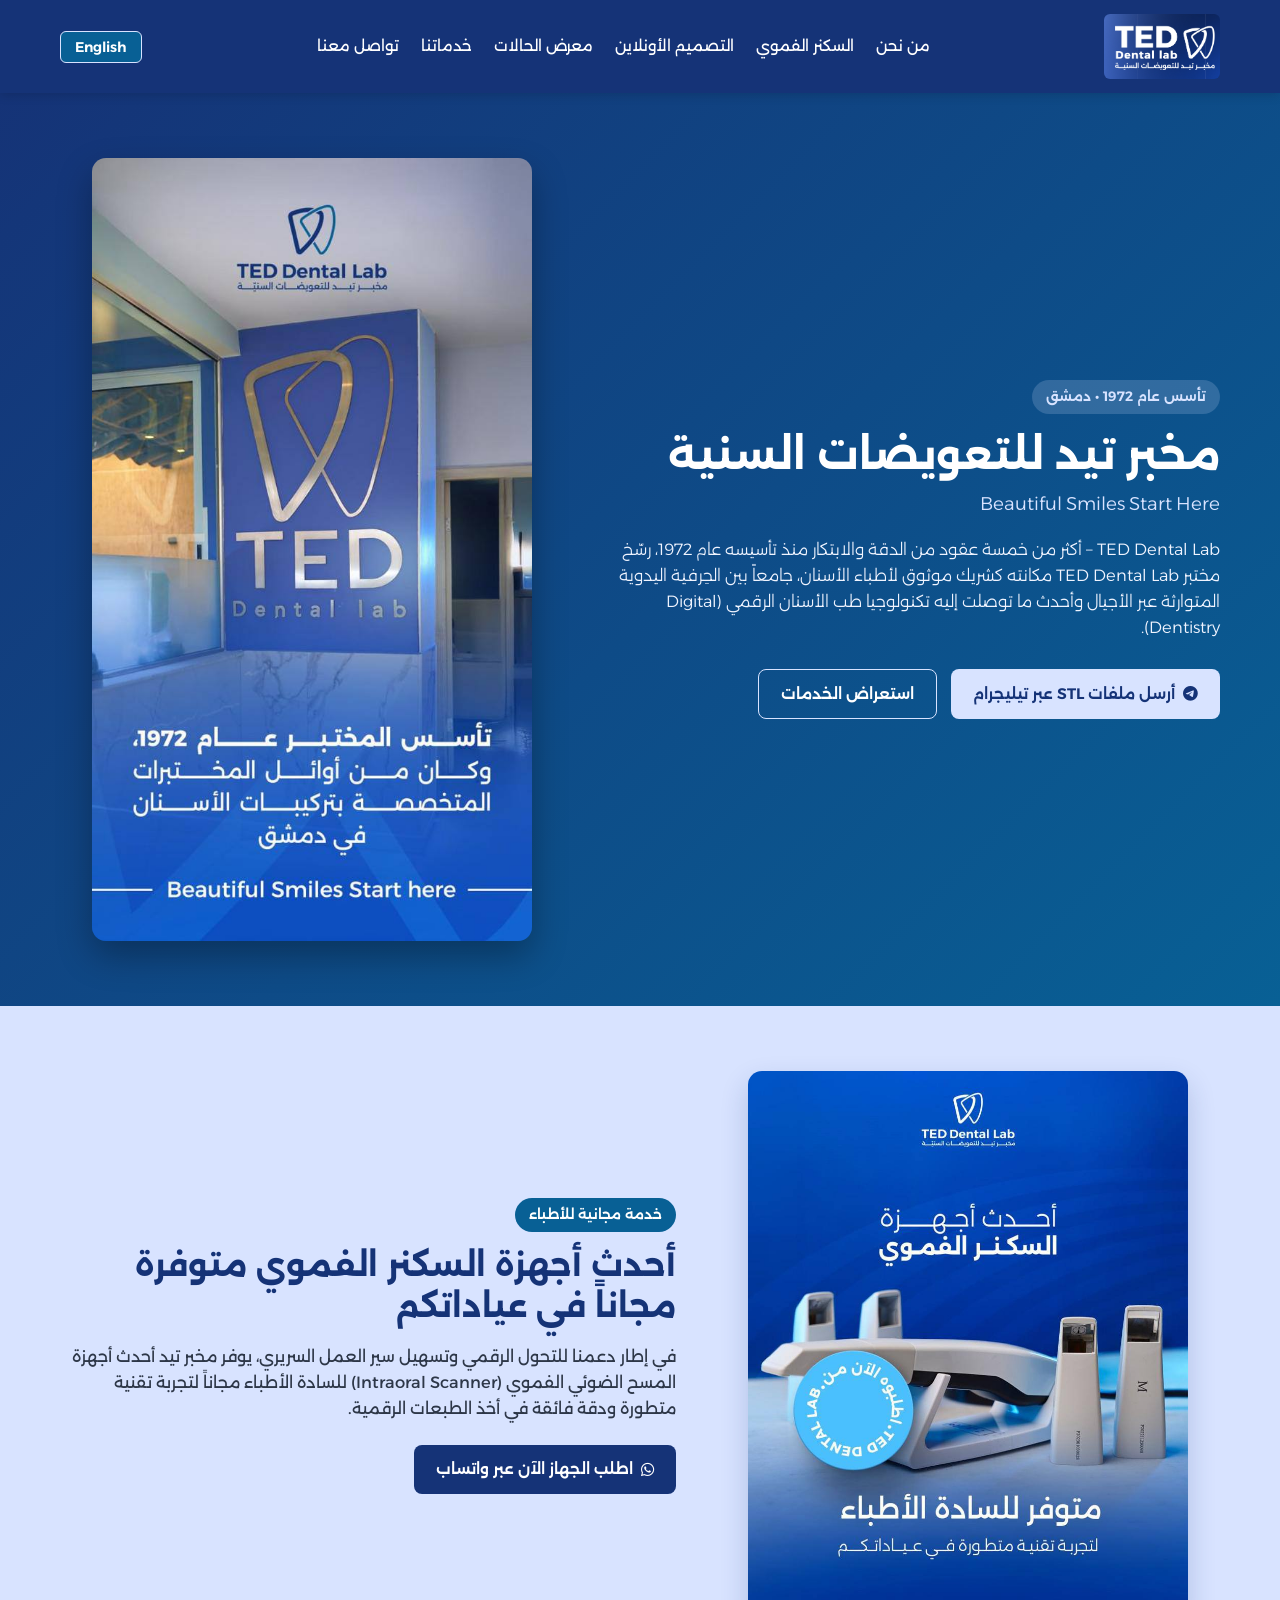
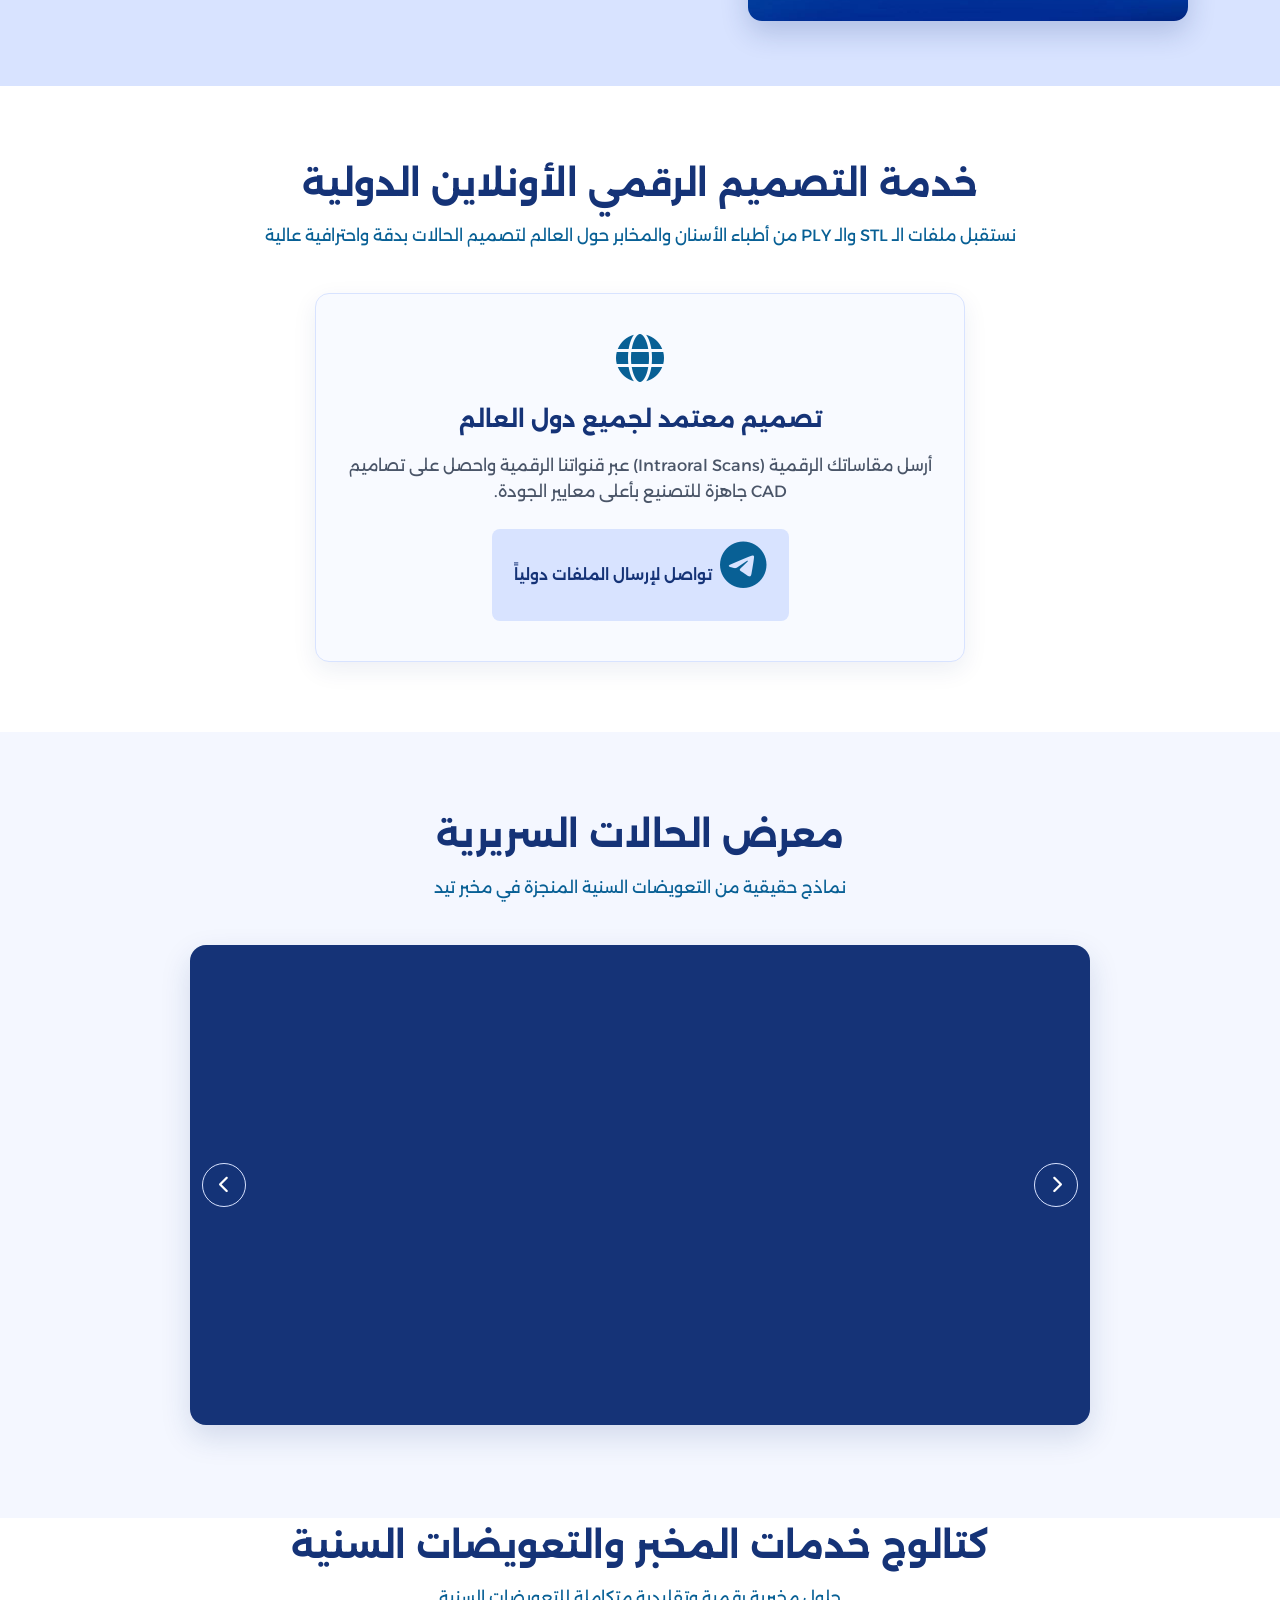
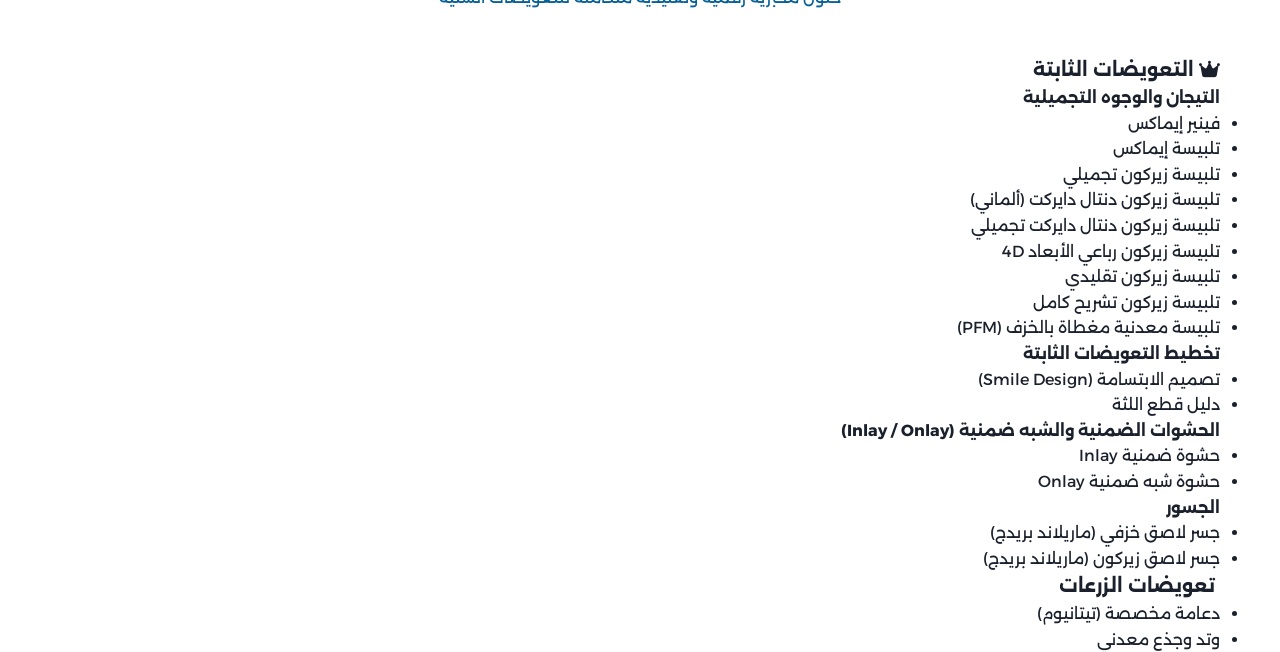
==== index.html @ 8af447f3 "Add files via upload" ====
<!DOCTYPE html>
<html lang="ar" dir="rtl" id="html-root">
<head>
    <meta charset="UTF-8">
    <meta name="viewport" content="width=device-width, initial-scale=1.0">
    <title>TED Dental Lab | مخبر تيد للتعويضات السنية</title>
    <!-- استدعاء خط Alexandria -->
    <link rel="preconnect" href="https://fonts.googleapis.com">
    <link rel="preconnect" href="https://fonts.gstatic.com" crossorigin>
    <link href="https://fonts.googleapis.com/css2?family=Alexandria:wght@200;300;400;600;700;900&display=swap" rel="stylesheet">
    <!-- أيقونات Font Awesome -->
    <link rel="stylesheet" href="https://cdnjs.cloudflare.com/ajax/libs/font-awesome/6.5.1/css/all.min.css">
    <link rel="stylesheet" href="style.css">
</head>
<body>

    <!-- الشريط العلوي مع الشعار على اليمين -->
    <header class="navbar">
        <div class="container nav-content">
            <div class="logo-area">
                <img src="images/logo.png" alt="TED Dental Lab Logo" class="brand-logo-right">
            </div>

            <nav class="nav-links" id="nav-links">
                <a href="#about" onclick="closeMenu()" data-ar="من نحن" data-en="About Us">من نحن</a>
                <a href="#scanner" onclick="closeMenu()" data-ar="السكنر الفموي" data-en="Intraoral Scanner">السكنر الفموي</a>
                <a href="#online-design" onclick="closeMenu()" data-ar="التصميم الأونلاين" data-en="Online Design">التصميم الأونلاين</a>
                <a href="#gallery" onclick="closeMenu()" data-ar="معرض الحالات" data-en="Cases Gallery">معرض الحالات</a>
                <a href="#services" onclick="closeMenu()" data-ar="خدماتنا" data-en="Services">خدماتنا</a>
                <a href="#contact" onclick="closeMenu()" data-ar="تواصل معنا" data-en="Contact">تواصل معنا</a>
            </nav>

            <div class="nav-actions">
                <button id="lang-toggle" class="lang-btn" onclick="toggleLanguage()">English</button>
                <button class="menu-toggle" id="menu-toggle" onclick="toggleMenu()" aria-label="Menu">
                    <i class="fa-solid fa-bars"></i>
                </button>
            </div>
        </div>
    </header>

    <!-- القسم الترحيبي -->
    <section id="about" class="hero">
        <div class="container hero-grid">
            <div class="hero-text">
                <span class="badge" data-ar="تأسس عام 1972 • دمشق" data-en="Established 1972 • Damascus">تأسس عام 1972 • دمشق</span>
                <h1 data-ar="مخبر تيد للتعويضات السنية" data-en="TED Dental Lab">مخبر تيد للتعويضات السنية</h1>
                <p class="tagline">Beautiful Smiles Start Here</p>
                <p class="hero-desc" 
                   data-ar="TED Dental Lab – أكثر من خمسة عقود من الدقة والابتكار منذ تأسيسه عام 1972، رسّخ مختبر TED Dental Lab مكانته كشريك موثوق لأطباء الأسنان، جامعاً بين الحِرفية اليدوية المتوارثة عبر الأجيال وأحدث ما توصلت إليه تكنولوجيا طب الأسنان الرقمي (Digital Dentistry)."
                   data-en="TED Dental Lab – Over five decades of precision and innovation since its establishment in 1972. TED Dental Lab has established its position as a trusted partner for dentists, combining generations of handcrafted expertise with the latest breakthroughs in digital dentistry.">
                   TED Dental Lab – أكثر من خمسة عقود من الدقة والابتكار منذ تأسيسه عام 1972، رسّخ مختبر TED Dental Lab مكانته كشريك موثوق لأطباء الأسنان، جامعاً بين الحِرفية اليدوية المتوارثة عبر الأجيال وأحدث ما توصلت إليه تكنولوجيا طب الأسنان الرقمي (Digital Dentistry).
                </p>
                <div class="hero-buttons">
                    <a href="https://t.me/+963944578753" target="_blank" class="btn btn-primary">
                        <i class="fa-brands fa-telegram"></i>
                        <span data-ar="أرسل ملفات STL عبر تيليجرام" data-en="Send STL Files via Telegram">أرسل ملفات STL عبر تيليجرام</span>
                    </a>
                    <a href="#services" class="btn btn-outline" data-ar="استعراض الخدمات" data-en="Explore Services">استعراض الخدمات</a>
                </div>
            </div>
            <div class="hero-image">
                <img src="images/heritage.jpg" alt="TED Dental Lab Heritage 1972">
            </div>
        </div>
    </section>

    <!-- قسم السكنر الفموي المجاني -->
    <section id="scanner" class="scanner-section">
        <div class="container scanner-grid">
            <div class="scanner-image">
                <img src="images/scanner.jpg" alt="Free Intraoral Scanner Service">
            </div>
            <div class="scanner-info">
                <span class="free-badge" data-ar="خدمة مجانية للأطباء" data-en="Complimentary for Dentists">خدمة مجانية للأطباء</span>
                <h2 data-ar="أحدث أجهزة السكنر الفموي متوفرة مجاناً في عياداتكم" data-en="Latest Intraoral Scanners Available Free for Your Clinic">أحدث أجهزة السكنر الفموي متوفرة مجاناً في عياداتكم</h2>
                <p data-ar="في إطار دعمنا للتحول الرقمي وتسهيل سير العمل السريري، يوفر مخبر تيد أحدث أجهزة المسح الضوئي الفموي (Intraoral Scanner) للسادة الأطباء مجاناً لتجربة تقنية متطورة ودقة فائقة في أخذ الطبعات الرقمية."
                   data-en="To support digital transformation and streamline clinical workflows, TED Dental Lab provides the latest Intraoral Scanners free of charge for dentists to experience advanced digital impression accuracy in their clinics.">
                   في إطار دعمنا للتحول الرقمي وتسهيل سير العمل السريري، يوفر مخبر تيد أحدث أجهزة المسح الضوئي الفموي (Intraoral Scanner) للسادة الأطباء مجاناً لتجربة تقنية متطورة ودقة فائقة في أخذ الطبعات الرقمية.
                </p>
                <a href="https://wa.me/963944578753" target="_blank" class="btn btn-primary">
                    <i class="fa-brands fa-whatsapp"></i>
                    <span data-ar="اطلب الجهاز الآن عبر واتساب" data-en="Request Scanner via WhatsApp">اطلب الجهاز الآن عبر واتساب</span>
                </a>
            </div>
        </div>
    </section>

    <!-- قسم التصميم الأونلاين -->
    <section id="online-design" class="online-design-section">
        <div class="container">
            <div class="section-header">
                <h2 data-ar="خدمة التصميم الرقمي الأونلاين الدولية" data-en="International Online Dental Design Service">خدمة التصميم الرقمي الأونلاين الدولية</h2>
                <p data-ar="نستقبل ملفات الـ STL والـ PLY من أطباء الأسنان والمخابر حول العالم لتصميم الحالات بدقة واحترافية عالية" data-en="Accepting STL and PLY scan files from dentists and labs worldwide for precise digital design">نستقبل ملفات الـ STL والـ PLY من أطباء الأسنان والمخابر حول العالم لتصميم الحالات بدقة واحترافية عالية</p>
            </div>
            <div class="online-content">
                <div class="online-card">
                    <i class="fa-solid fa-globe"></i>
                    <h3 data-ar="تصميم معتمد لجميع دول العالم" data-en="Global CAD/CAM Solutions">تصميم معتمد لجميع دول العالم</h3>
                    <p data-ar="أرسل مقاساتك الرقمية (Intraoral Scans) عبر قنواتنا الرقمية واحصل على تصاميم CAD جاهزة للتصنيع بأعلى معايير الجودة." data-en="Send your digital impressions via our digital channels and receive production-ready CAD designs matching the highest quality standards.">أرسل مقاساتك الرقمية (Intraoral Scans) عبر قنواتنا الرقمية واحصل على تصاميم CAD جاهزة للتصنيع بأعلى معايير الجودة.</p>
                    <a href="https://t.me/+963944578753" target="_blank" class="btn btn-primary">
                        <i class="fa-brands fa-telegram"></i>
                        <span data-ar="تواصل لإرسال الملفات دولياً" data-en="Contact to Send Files Internationally">تواصل لإرسال الملفات دولياً</span>
                    </a>
                </div>
            </div>
        </div>
    </section>

    <!-- قسم معرض الحالات السريرية المستقل (10 صور للحالات case1 إلى case10) -->
    <section id="gallery" class="cases-gallery-section">
        <div class="container">
            <div class="section-header">
                <h2 data-ar="معرض الحالات السريرية" data-en="Clinical Cases Gallery">معرض الحالات السريرية</h2>
                <p data-ar="نماذج حقيقية من التعويضات السنية المنجزة في مخبر تيد" data-en="Authentic dental prosthetics cases delivered by TED Dental Lab">نماذج حقيقية من التعويضات السنية المنجزة في مخبر تيد</p>
            </div>

            <div class="cases-slider-wrapper">
                <button class="cases-slider-btn cases-prev-btn" onclick="moveCaseSlide(-1)" aria-label="Previous"><i class="fa-solid fa-chevron-right"></i></button>
                
                <div class="cases-slider-viewport">
                    <div class="cases-slider-track" id="cases-slider-track">
                        <div class="case-slide-item" onclick="openLightbox('images/case1.jpg')">
                            <img src="images/case1.jpg" alt="Clinical Case 1" onerror="this.style.display='none'">
                        </div>
                        <div class="case-slide-item" onclick="openLightbox('images/case2.jpg')">
                            <img src="images/case2.jpg" alt="Clinical Case 2" onerror="this.style.display='none'">
                        </div>
                        <div class="case-slide-item" onclick="openLightbox('images/case3.jpg')">
                            <img src="images/case3.jpg" alt="Clinical Case 3" onerror="this.style.display='none'">
                        </div>
                        <div class="case-slide-item" onclick="openLightbox('images/case4.jpg')">
                            <img src="images/case4.jpg" alt="Clinical Case 4" onerror="this.style.display='none'">
                        </div>
                        <div class="case-slide-item" onclick="openLightbox('images/case5.jpg')">
                            <img src="images/case5.jpg" alt="Clinical Case 5" onerror="this.style.display='none'">
                        </div>
                        <div class="case-slide-item" onclick="openLightbox('images/case6.jpg')">
                            <img src="images/case6.jpg" alt="Clinical Case 6" onerror="this.style.display='none'">
                        </div>
                        <div class="case-slide-item" onclick="openLightbox('images/case7.jpg')">
                            <img src="images/case7.jpg" alt="Clinical Case 7" onerror="this.style.display='none'">
                        </div>
                        <div class="case-slide-item" onclick="openLightbox('images/case8.jpg')">
                            <img src="images/case8.jpg" alt="Clinical Case 8" onerror="this.style.display='none'">
                        </div>
                        <div class="case-slide-item" onclick="openLightbox('images/case9.jpg')">
                            <img src="images/case9.jpg" alt="Clinical Case 9" onerror="this.style.display='none'">
                        </div>
                        <div class="case-slide-item" onclick="openLightbox('images/case10.jpg')">
                            <img src="images/case10.jpg" alt="Clinical Case 10" onerror="this.style.display='none'">
                        </div>
                    </div>
                </div>

                <button class="cases-slider-btn cases-next-btn" onclick="moveCaseSlide(1)" aria-label="Next"><i class="fa-solid fa-chevron-left"></i></button>
            </div>
            <div class="cases-slider-dots" id="cases-slider-dots"></div>
        </div>
    </section>

    <!-- نافذة تكبير الصورة (Lightbox) -->
    <div id="lightbox" class="lightbox" onclick="closeLightbox()">
        <span class="lightbox-close">&times;</span>
        <img class="lightbox-content" id="lightbox-img" alt="Enlarged Case">
    </div>

    <!-- قسم الخدمات الفنية (ثنائي اللغة - بدون Co-Cr Partial Denture) -->
    <section id="services" class="services-section">
        <div class="container">
            <div class="section-header">
                <h2 data-ar="كتالوج خدمات المخبر والتعويضات السنية" data-en="Laboratory Services & Prosthetics Catalog">كتالوج خدمات المخبر والتعويضات السنية</h2>
                <p data-ar="حلول مخبرية رقمية وتقليدية متكاملة للتعويضات السنية" data-en="Comprehensive digital and conventional dental laboratory solutions">حلول مخبرية رقمية وتقليدية متكاملة للتعويضات السنية</p>
            </div>

            <div class="services-grid">
                <!-- 1. Fixed Prosthodontics -->
                <div class="service-card">
                    <h3><i class="fa-solid fa-crown"></i> <span data-ar="التعويضات الثابتة" data-en="Fixed Prosthodontics">التعويضات الثابتة</span></h3>
                    
                    <h4 data-ar="التيجان والوجوه التجميلية" data-en="Crowns & Veneers">التيجان والوجوه التجميلية</h4>
                    <ul>
                        <li data-ar="فينير إيماكس" data-en="Emax Veneer">فينير إيماكس</li>
                        <li data-ar="تلبيسة إيماكس" data-en="Emax Crown">تلبيسة إيماكس</li>
                        <li data-ar="تلبيسة زيركون تجميلي" data-en="Esthetic Zirconia Crown">تلبيسة زيركون تجميلي</li>
                        <li data-ar="تلبيسة زيركون دنتال دايركت (ألماني)" data-en="Dental Direkt Zirconia Crown (German)">تلبيسة زيركون دنتال دايركت (ألماني)</li>
                        <li data-ar="تلبيسة زيركون دنتال دايركت تجميلي" data-en="Esthetic Dental Direkt Zirconia Crown">تلبيسة زيركون دنتال دايركت تجميلي</li>
                        <li data-ar="تلبيسة زيركون رباعي الأبعاد 4D" data-en="4D Zirconia Crown">تلبيسة زيركون رباعي الأبعاد 4D</li>
                        <li data-ar="تلبيسة زيركون تقليدي" data-en="Conventional Zirconia Crown">تلبيسة زيركون تقليدي</li>
                        <li data-ar="تلبيسة زيركون تشريح كامل" data-en="Full Anatomy Zirconia Crown">تلبيسة زيركون تشريح كامل</li>
                        <li data-ar="تلبيسة معدنية مغطاة بالخزف (PFM)" data-en="Porcelain Fused to Metal (PFM Crown)">تلبيسة معدنية مغطاة بالخزف (PFM)</li>
                    </ul>

                    <h4 data-ar="تخطيط التعويضات الثابتة" data-en="Fixed Prosthetic Planning">تخطيط التعويضات الثابتة</h4>
                    <ul>
                        <li data-ar="تصميم الابتسامة (Smile Design)" data-en="Smile Design">تصميم الابتسامة (Smile Design)</li>
                        <li data-ar="دليل قطع اللثة" data-en="Gingival Cutting Guide">دليل قطع اللثة</li>
                    </ul>

                    <h4 data-ar="الحشوات الضمنية والشبه ضمنية (Inlay / Onlay)" data-en="Inlays & Onlays">الحشوات الضمنية والشبه ضمنية (Inlay / Onlay)</h4>
                    <ul>
                        <li data-ar="حشوة ضمنية Inlay" data-en="Inlay">حشوة ضمنية Inlay</li>
                        <li data-ar="حشوة شبه ضمنية Onlay" data-en="Onlay">حشوة شبه ضمنية Onlay</li>
                    </ul>

                    <h4 data-ar="الجسور" data-en="Bridges">الجسور</h4>
                    <ul>
                        <li data-ar="جسر لاصق خزفي (ماريلاند بريدج)" data-en="Porcelain Adhesive Bridge (Maryland Bridge)">جسر لاصق خزفي (ماريلاند بريدج)</li>
                        <li data-ar="جسر لاصق زيركون (ماريلاند بريدج)" data-en="Zirconia Adhesive Bridge (Maryland Bridge)">جسر لاصق زيركون (ماريلاند بريدج)</li>
                    </ul>
                </div>

                <!-- 2. Implant Prosthetics & Metal Frameworks -->
                <div class="service-card">
                    <h3><i class="fa-solid fa-screw"></i> <span data-ar="تعويضات الزرعات" data-en="Implant Prosthetics">تعويضات الزرعات</span></h3>
                    <ul>
                        <li data-ar="دعامة مخصصة (تيتانيوم)" data-en="Custom Abutment (Titanium)">دعامة مخصصة (تيتانيوم)</li>
                        <li data-ar="وتد وجذع معدني" data-en="Metal Post and Core">وتد وجذع معدني</li>
                        <li data-ar="وتد وجذ
---- style.css ----
:root {
    --navy: #153377;
    --light-blue-white: #D8E3FF;
    --medium-blue: #086095;
    --dark-navy: #0e2252;
    --white: #ffffff;
    --text-dark: #1a202c;
}

* {
    margin: 0;
    padding: 0;
    box-sizing: border-box;
    font-family: 'Alexandria', sans-serif;
}

html {
    scroll-behavior: smooth;
}

body {
    background-color: var(--white);
    color: var(--text-dark);
    line-height: 1.6;
    overflow-x: hidden;
}

.container {
    max-width: 1200px;
    margin: 0 auto;
    padding: 0 20px;
}

/* Navbar */
.navbar {
    background-color: var(--navy);
    color: var(--white);
    padding: 14px 0;
    position: sticky;
    top: 0;
    z-index: 1000;
    box-shadow: 0 2px 10px rgba(0, 0, 0, 0.15);
}

.nav-content {
    display: flex;
    justify-content: space-between;
    align-items: center;
    position: relative;
}

.logo-area {
    display: flex;
    align-items: center;
}

.brand-logo-right {
    height: 65px;
    width: auto;
    max-width: 280px;
    object-fit: contain;
    border-radius: 6px;
}

.nav-links {
    display: flex;
    gap: 22px;
}

.nav-links a {
    color: var(--white);
    text-decoration: none;
    font-weight: 400;
    font-size: 0.95rem;
    transition: color 0.3s;
}

.nav-links a:hover {
    color: var(--light-blue-white);
}

.nav-actions {
    display: flex;
    align-items: center;
    gap: 10px;
}

.lang-btn {
    background-color: var(--medium-blue);
    color: var(--white);
    border: 1px solid var(--light-blue-white);
    padding: 6px 14px;
    border-radius: 6px;
    cursor: pointer;
    font-weight: 600;
    font-size: 0.88rem;
    transition: all 0.3s;
}

.lang-btn:hover {
    background-color: var(--light-blue-white);
    color: var(--navy);
}

.menu-toggle {
    display: none;
    background: transparent;
    border: 1px solid rgba(216, 227, 255, 0.4);
    color: var(--white);
    font-size: 1.25rem;
    padding: 6px 10px;
    border-radius: 6px;
    cursor: pointer;
}

/* Hero Section */
.hero {
    background: linear-gradient(135deg, var(--navy) 0%, var(--medium-blue) 100%);
    color: var(--white);
    padding: 65px 0;
}

.hero-grid {
    display: grid;
    grid-template-columns: 1.1fr 0.9fr;
    gap: 40px;
    align-items: center;
}

.badge {
    display: inline-block;
    background-color: rgba(216, 227, 255, 0.18);
    color: var(--light-blue-white);
    padding: 6px 14px;
    border-radius: 20px;
    font-size: 0.85rem;
    font-weight: 600;
    margin-bottom: 15px;
}

.hero-text h1 {
    font-size: clamp(1.8rem, 4vw, 2.6rem);
    font-weight: 700;
    margin-bottom: 8px;
    line-height: 1.25;
}

.tagline {
    font-size: 1.15rem;
    color: var(--light-blue-white);
    font-weight: 300;
    margin-bottom: 18px;
}

.hero-desc {
    font-size: 1.02rem;
    font-weight: 300;
    margin-bottom: 28px;
    color: #f0f4ff;
}

.hero-buttons {
    display: flex;
    gap: 14px;
    flex-wrap: wrap;
}

.btn {
    display: inline-flex;
    align-items: center;
    justify-content: center;
    gap: 8px;
    padding: 12px 22px;
    border-radius: 8px;
    text-decoration: none;
    font-weight: 600;
    font-size: 0.95rem;
    transition: transform 0.2s, background-color 0.3s;
}

.btn:hover {
    transform: translateY(-2px);
}

.btn-primary {
    background-color: var(--light-blue-white);
    color: var(--navy);
}

.btn-primary:hover {
    background-color: var(--white);
}

.btn-outline {
    border: 1.5px solid var(--light-blue-white);
    color: var(--white);
}

.btn-outline:hover {
    background-color: rgba(255, 255, 255, 0.1);
}

.hero-image img {
    width: 100%;
    max-width: 440px;
    border-radius: 14px;
    box-shadow: 0 15px 35px rgba(0, 0, 0, 0.3);
    display: block;
    margin: 0 auto;
}

/* Scanner Section */
.scanner-section {
    background-color: var(--light-blue-white);
    padding: 65px 0;
}

.scanner-grid {
    display: grid;
    grid-template-columns: 0.9fr 1.1fr;
    gap: 40px;
    align-items: center;
}

.scanner-image img {
    width: 100%;
    max-width: 440px;
    border-radius: 14px;
    box-shadow: 0 12px 28px rgba(21, 51, 119, 0.2);
    display: block;
    margin: 0 auto;
}

.free-badge {
    display: inline-block;
    background-color: var(--medium-blue);
    color: var(--white);
    padding: 6px 14px;
    border-radius: 20px;
    font-size: 0.85rem;
    font-weight: 600;
    margin-bottom: 12px;
}

.scanner-info h2 {
    color: var(--navy);
    font-size: clamp(1.5rem, 3vw, 2rem);
    margin-bottom: 16px;
    line-height: 1.3;
}

.scanner-info p {
    color: #2d3748;
    margin-bottom: 24px;
    font-size: 1.02rem;
}

.scanner-info .btn-primary {
    background-color: var(--navy);
    color: var(--white);
}

.scanner-info .btn-primary:hover {
    background-color: var(--medium-blue);
}

/* Online Design Section */
.online-design-section {
    padding: 70px 0;
    background-color: #ffffff;
    text-align: center;
}

.online-content {
    max-width: 650px;
    margin: 0 auto;
}

.online-card {
    background-color: #f8faff;
    border: 1px solid var(--light-blue-white);
    border-radius: 14px;
    padding: 40px 30px;
    box-shadow: 0 8px 25px rgba(21, 51, 119, 0.08);
}

.online-card i {
    font-size: 3rem;
    color: var(--medium-blue);
    margin-bottom: 20px;
}

.online-card h3 {
    color: var(--navy);
    font-size: 1.4rem;
    margin-bottom: 14px;
}

.online-card p {
    color: #4a5568;
    margin-bottom: 25px;
    font-size: 1.02rem;
}

/* Dedicated Clinical Cases Gallery Section */
.cases-gallery-section {
    padding: 75px 0;
    background-color: #f4f7ff;
}

.section-header {
    text-align: center;
    margin-bottom: 45px;
}

.section-header h2 {
    color: var(--navy);
    font-size: clamp(1.6rem, 3.2vw, 2.2rem);
    font-weight: 700;
    margin-bottom: 10px;
}

.section-header p {
    color: var(--medium-blue);
    font-size: 1.02rem;
}

.cases-slider-wrapper {
    position: relative;
    display: flex;
    align-items: center;
    max-width: 900px;
    margin: 0 auto;
}

.cases-slider-viewport {
    overflow: hidden;
    width: 100%;
    border-radius: 16px;
    box-shadow: 0 12px 30px rgba(21, 51, 119, 0.15);
    background: var(--navy);
}

.cases-slider-track {
    display: flex;
    transition: transform 0.45s ease-in-out;
}

.case-slide-item {
    min-width: 100%;
    position: relative;
    cursor: pointer;
}

.case-slide-item img {
    width: 100%;
    height: 480px;
    object-fit: cover;
    display: block;
}

.cases-slider-btn {
    position: absolute;
    top: 50%;
    transform: translateY(-50%);
    background-color: rgba(21, 51, 119, 0.85);
    color: var(--white);
    border: 1px solid var(--light-blue-white);
    width: 44px;
    height: 44px;
    border-radius: 50%;
    cursor: pointer;
    z-index: 10;
    display: flex;
    align-items: center;
    justify-content: center;
    font-size: 1.1rem;
    transition: background-color 0.3s;
}

.cases-slider-btn:hover {
    background-color: var(--medium-blue);
}

.cases-prev-btn {
    right: 12px;
}

.cases-next-btn {
    left: 12px;
}

html[dir="ltr"] .cases-prev-btn {
    right: auto;
    left: 12px;
}

html[dir="ltr"] .cases-next-btn {
    left: auto;
    right: 12px;
}

html[dir="ltr"] .cases-prev-btn i,
html[dir="ltr"] .cases-next-btn i {
    transform: rotate(180deg);
}

.cases-slider-dots {
    display: flex;
    justify-content: center;
    gap: 8px;
    margin-top: 18px;
}

.dot {
    width: 11px;
    height: 11px;
    border-radius: 50%;
    background-color: #cbd5e1;
    cursor: pointer;
    transition: background-color 0.3s, transform 0.2s;
}

.dot.active {
    background-color: var(--navy);
    transform: scale(1.2);
}

/* Lightbox */
.lightbox {
    display: none;
    position: fixed;
    z-index: 2000;
    left: 0;
    top: 0;
    width: 100%;
    height: 100%;
    background-color: rgba(14, 34, 82, 0.92);
    align-items: center;
    justify-content: center;
    padding: 20px;
}

.lightbox-content {
    max-width: 92%;
    max-height: 88vh;
    border-radius: 10px;
    box-shadow: 0 10px 30px rgba(0, 0, 0, 0.5);
}

.lightbox-close {
    position: absolute;
    top: 20px;
    right: 30px;
    color: var(--white);
    font-size: 2.5rem
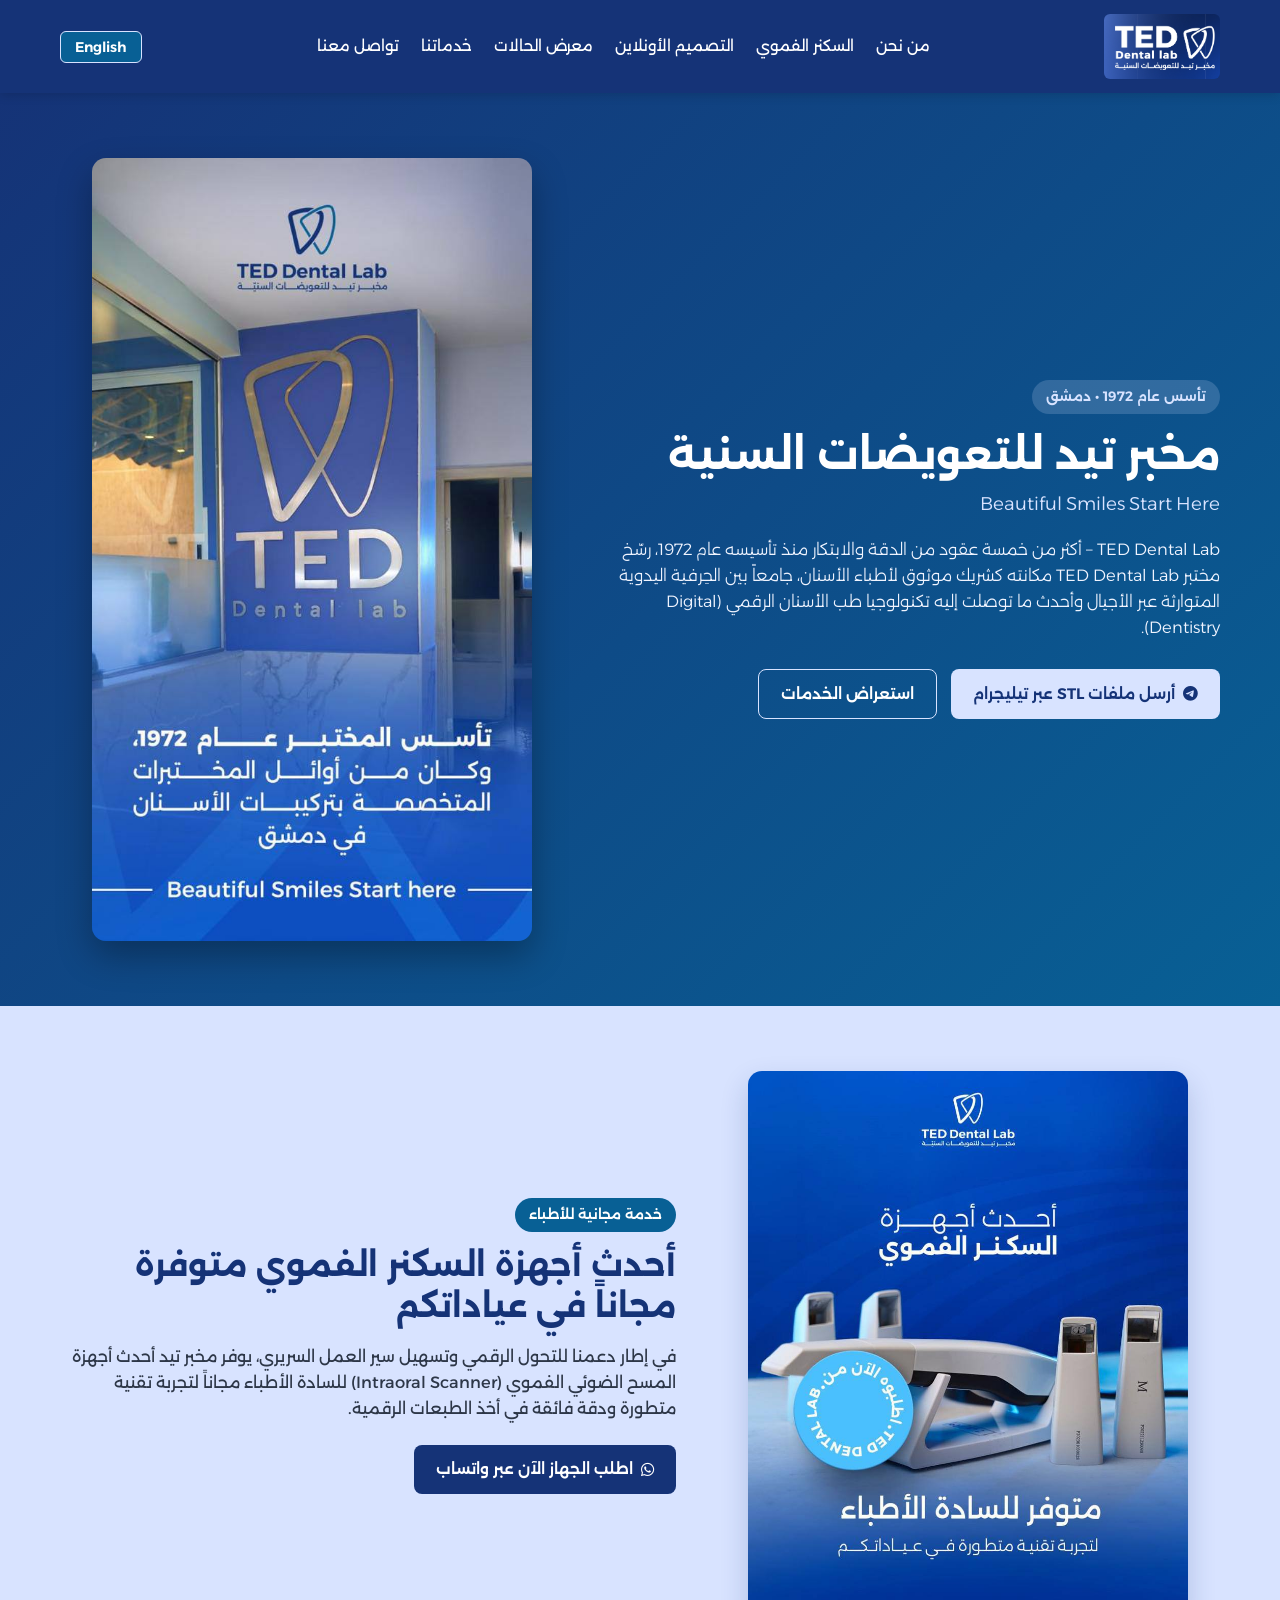
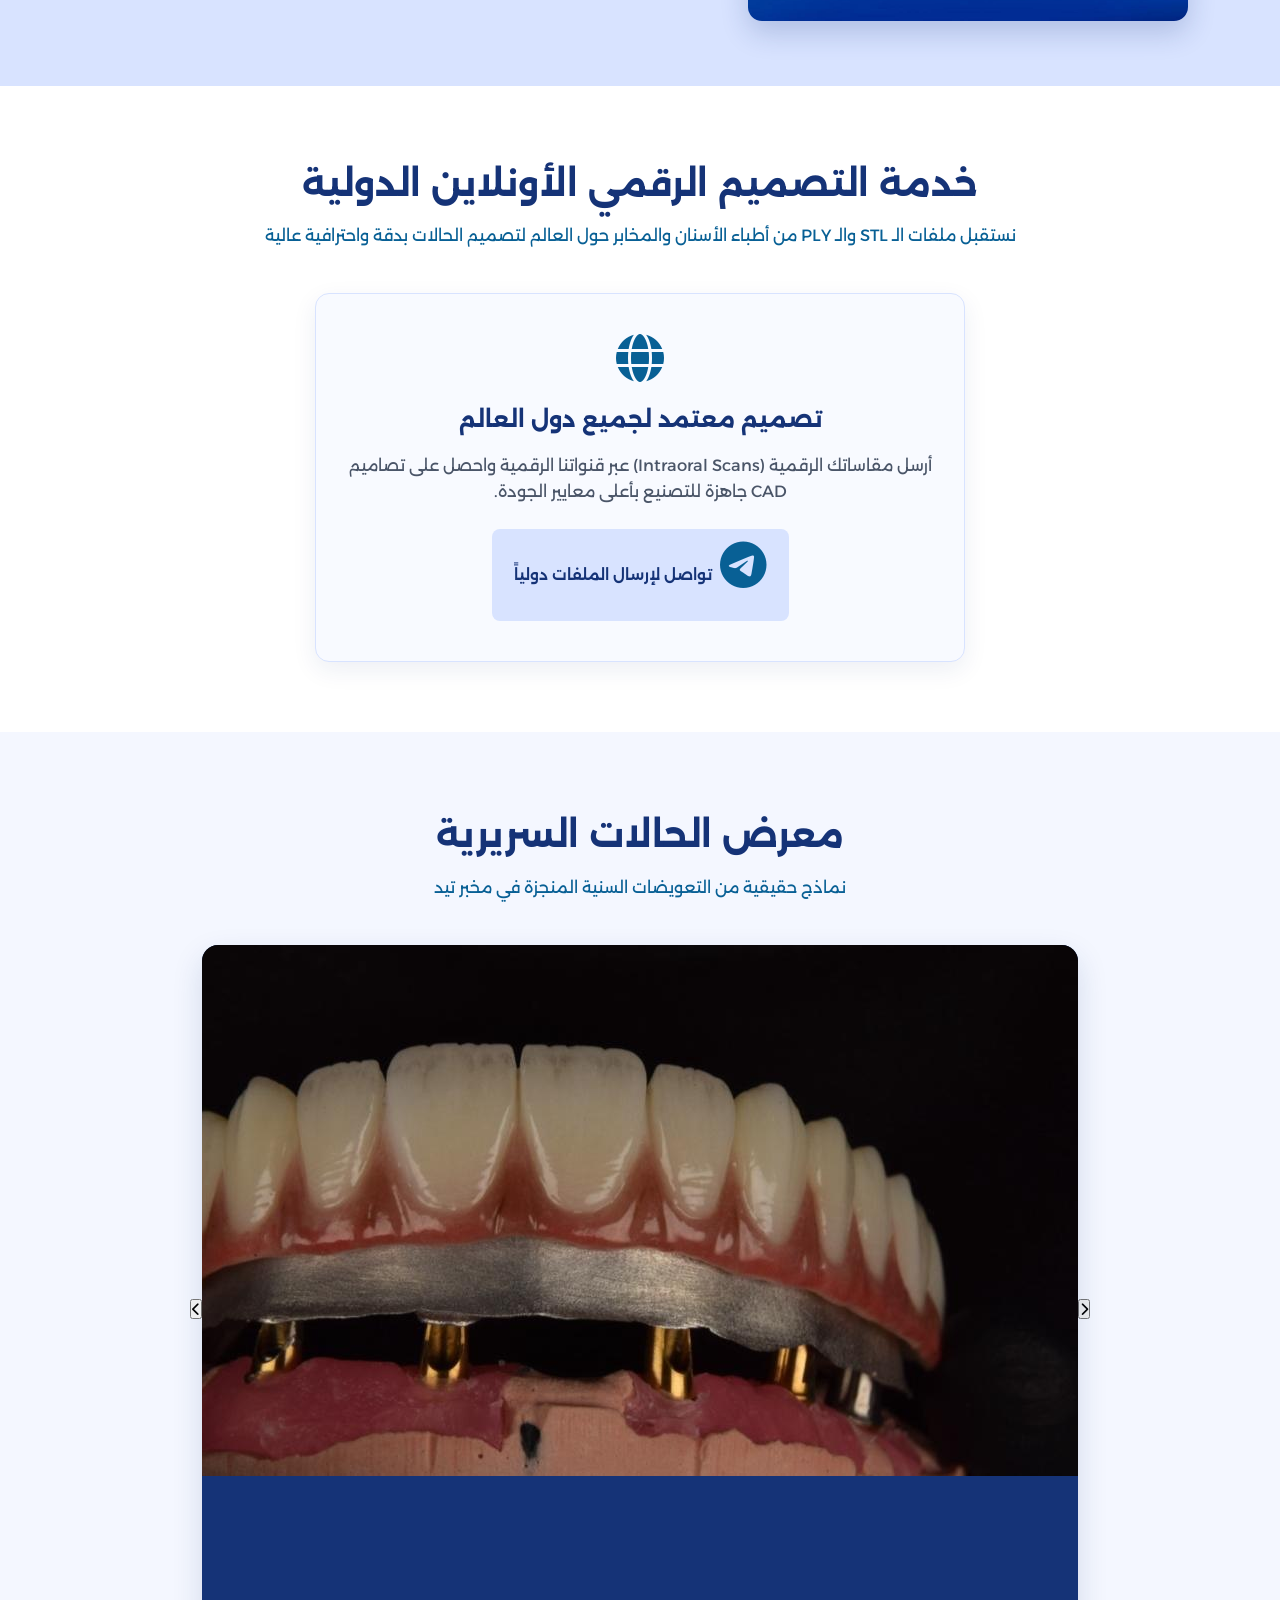
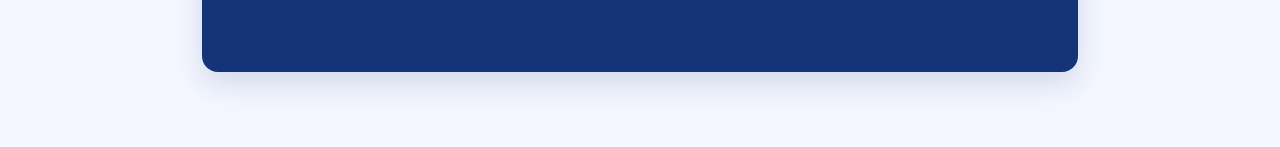
==== commit fbd501eb: "Add files via upload" ====
--- a/index.html
+++ b/index.html
@@ -107,7 +107,7 @@
         </div>
     </section>
 
-    <!-- قسم معرض الحالات السريرية المستقل (10 صور للحالات case1 إلى case10) -->
+    <!-- معرض الحالات السريرية المستقل -->
     <section id="gallery" class="cases-gallery-section">
         <div class="container">
             <div class="section-header">
@@ -159,61 +159,4 @@
         </div>
     </section>
 
-    <!-- نافذة تكبير الصورة (Lightbox) -->
-    <div id="lightbox" class="lightbox" onclick="closeLightbox()">
-        <span class="lightbox-close">&times;</span>
-        <img class="lightbox-content" id="lightbox-img" alt="Enlarged Case">
-    </div>
-
-    <!-- قسم الخدمات الفنية (ثنائي اللغة - بدون Co-Cr Partial Denture) -->
-    <section id="services" class="services-section">
-        <div class="container">
-            <div class="section-header">
-                <h2 data-ar="كتالوج خدمات المخبر والتعويضات السنية" data-en="Laboratory Services & Prosthetics Catalog">كتالوج خدمات المخبر والتعويضات السنية</h2>
-                <p data-ar="حلول مخبرية رقمية وتقليدية متكاملة للتعويضات السنية" data-en="Comprehensive digital and conventional dental laboratory solutions">حلول مخبرية رقمية وتقليدية متكاملة للتعويضات السنية</p>
-            </div>
-
-            <div class="services-grid">
-                <!-- 1. Fixed Prosthodontics -->
-                <div class="service-card">
-                    <h3><i class="fa-solid fa-crown"></i> <span data-ar="التعويضات الثابتة" data-en="Fixed Prosthodontics">التعويضات الثابتة</span></h3>
-                    
-                    <h4 data-ar="التيجان والوجوه التجميلية" data-en="Crowns & Veneers">التيجان والوجوه التجميلية</h4>
-                    <ul>
-                        <li data-ar="فينير إيماكس" data-en="Emax Veneer">فينير إيماكس</li>
-                        <li data-ar="تلبيسة إيماكس" data-en="Emax Crown">تلبيسة إيماكس</li>
-                        <li data-ar="تلبيسة زيركون تجميلي" data-en="Esthetic Zirconia Crown">تلبيسة زيركون تجميلي</li>
-                        <li data-ar="تلبيسة زيركون دنتال دايركت (ألماني)" data-en="Dental Direkt Zirconia Crown (German)">تلبيسة زيركون دنتال دايركت (ألماني)</li>
-                        <li data-ar="تلبيسة زيركون دنتال دايركت تجميلي" data-en="Esthetic Dental Direkt Zirconia Crown">تلبيسة زيركون دنتال دايركت تجميلي</li>
-                        <li data-ar="تلبيسة زيركون رباعي الأبعاد 4D" data-en="4D Zirconia Crown">تلبيسة زيركون رباعي الأبعاد 4D</li>
-                        <li data-ar="تلبيسة زيركون تقليدي" data-en="Conventional Zirconia Crown">تلبيسة زيركون تقليدي</li>
-                        <li data-ar="تلبيسة زيركون تشريح كامل" data-en="Full Anatomy Zirconia Crown">تلبيسة زيركون تشريح كامل</li>
-                        <li data-ar="تلبيسة معدنية مغطاة بالخزف (PFM)" data-en="Porcelain Fused to Metal (PFM Crown)">تلبيسة معدنية مغطاة بالخزف (PFM)</li>
-                    </ul>
-
-                    <h4 data-ar="تخطيط التعويضات الثابتة" data-en="Fixed Prosthetic Planning">تخطيط التعويضات الثابتة</h4>
-                    <ul>
-                        <li data-ar="تصميم الابتسامة (Smile Design)" data-en="Smile Design">تصميم الابتسامة (Smile Design)</li>
-                        <li data-ar="دليل قطع اللثة" data-en="Gingival Cutting Guide">دليل قطع اللثة</li>
-                    </ul>
-
-                    <h4 data-ar="الحشوات الضمنية والشبه ضمنية (Inlay / Onlay)" data-en="Inlays & Onlays">الحشوات الضمنية والشبه ضمنية (Inlay / Onlay)</h4>
-                    <ul>
-                        <li data-ar="حشوة ضمنية Inlay" data-en="Inlay">حشوة ضمنية Inlay</li>
-                        <li data-ar="حشوة شبه ضمنية Onlay" data-en="Onlay">حشوة شبه ضمنية Onlay</li>
-                    </ul>
-
-                    <h4 data-ar="الجسور" data-en="Bridges">الجسور</h4>
-                    <ul>
-                        <li data-ar="جسر لاصق خزفي (ماريلاند بريدج)" data-en="Porcelain Adhesive Bridge (Maryland Bridge)">جسر لاصق خزفي (ماريلاند بريدج)</li>
-                        <li data-ar="جسر لاصق زيركون (ماريلاند بريدج)" data-en="Zirconia Adhesive Bridge (Maryland Bridge)">جسر لاصق زيركون (ماريلاند بريدج)</li>
-                    </ul>
-                </div>
-
-                <!-- 2. Implant Prosthetics & Metal Frameworks -->
-                <div class="service-card">
-                    <h3><i class="fa-solid fa-screw"></i> <span data-ar="تعويضات الزرعات" data-en="Implant Prosthetics">تعويضات الزرعات</span></h3>
-                    <ul>
-                        <li data-ar="دعامة مخصصة (تيتانيوم)" data-en="Custom Abutment (Titanium)">دعامة مخصصة (تيتانيوم)</li>
-                        <li data-ar="وتد وجذع معدني" data-en="Metal Post and Core">وتد وجذع معدني</li>
-                        <li data-ar="وتد وجذ+    <!-- ناف
--- a/style.css
+++ b/style.css
@@ -346,111 +346,4 @@
     transition: transform 0.45s ease-in-out;
 }
 
-.case-slide-item {
-    min-width: 100%;
-    position: relative;
-    cursor: pointer;
-}
-
-.case-slide-item img {
-    width: 100%;
-    height: 480px;
-    object-fit: cover;
-    display: block;
-}
-
-.cases-slider-btn {
-    position: absolute;
-    top: 50%;
-    transform: translateY(-50%);
-    background-color: rgba(21, 51, 119, 0.85);
-    color: var(--white);
-    border: 1px solid var(--light-blue-white);
-    width: 44px;
-    height: 44px;
-    border-radius: 50%;
-    cursor: pointer;
-    z-index: 10;
-    display: flex;
-    align-items: center;
-    justify-content: center;
-    font-size: 1.1rem;
-    transition: background-color 0.3s;
-}
-
-.cases-slider-btn:hover {
-    background-color: var(--medium-blue);
-}
-
-.cases-prev-btn {
-    right: 12px;
-}
-
-.cases-next-btn {
-    left: 12px;
-}
-
-html[dir="ltr"] .cases-prev-btn {
-    right: auto;
-    left: 12px;
-}
-
-html[dir="ltr"] .cases-next-btn {
-    left: auto;
-    right: 12px;
-}
-
-html[dir="ltr"] .cases-prev-btn i,
-html[dir="ltr"] .cases-next-btn i {
-    transform: rotate(180deg);
-}
-
-.cases-slider-dots {
-    display: flex;
-    justify-content: center;
-    gap: 8px;
-    margin-top: 18px;
-}
-
-.dot {
-    width: 11px;
-    height: 11px;
-    border-radius: 50%;
-    background-color: #cbd5e1;
-    cursor: pointer;
-    transition: background-color 0.3s, transform 0.2s;
-}
-
-.dot.active {
-    background-color: var(--navy);
-    transform: scale(1.2);
-}
-
-/* Lightbox */
-.lightbox {
-    display: none;
-    position: fixed;
-    z-index: 2000;
-    left: 0;
-    top: 0;
-    width: 100%;
-    height: 100%;
-    background-color: rgba(14, 34, 82, 0.92);
-    align-items: center;
-    justify-content: center;
-    padding: 20px;
-}
-
-.lightbox-content {
-    max-width: 92%;
-    max-height: 88vh;
-    border-radius: 10px;
-    box-shadow: 0 10px 30px rgba(0, 0, 0, 0.5);
-}
-
-.lightbox-close {
-    position: absolute;
-    top: 20px;
-    right: 30px;
-    color: var(--white);
-    font-size: 2.5rem+.
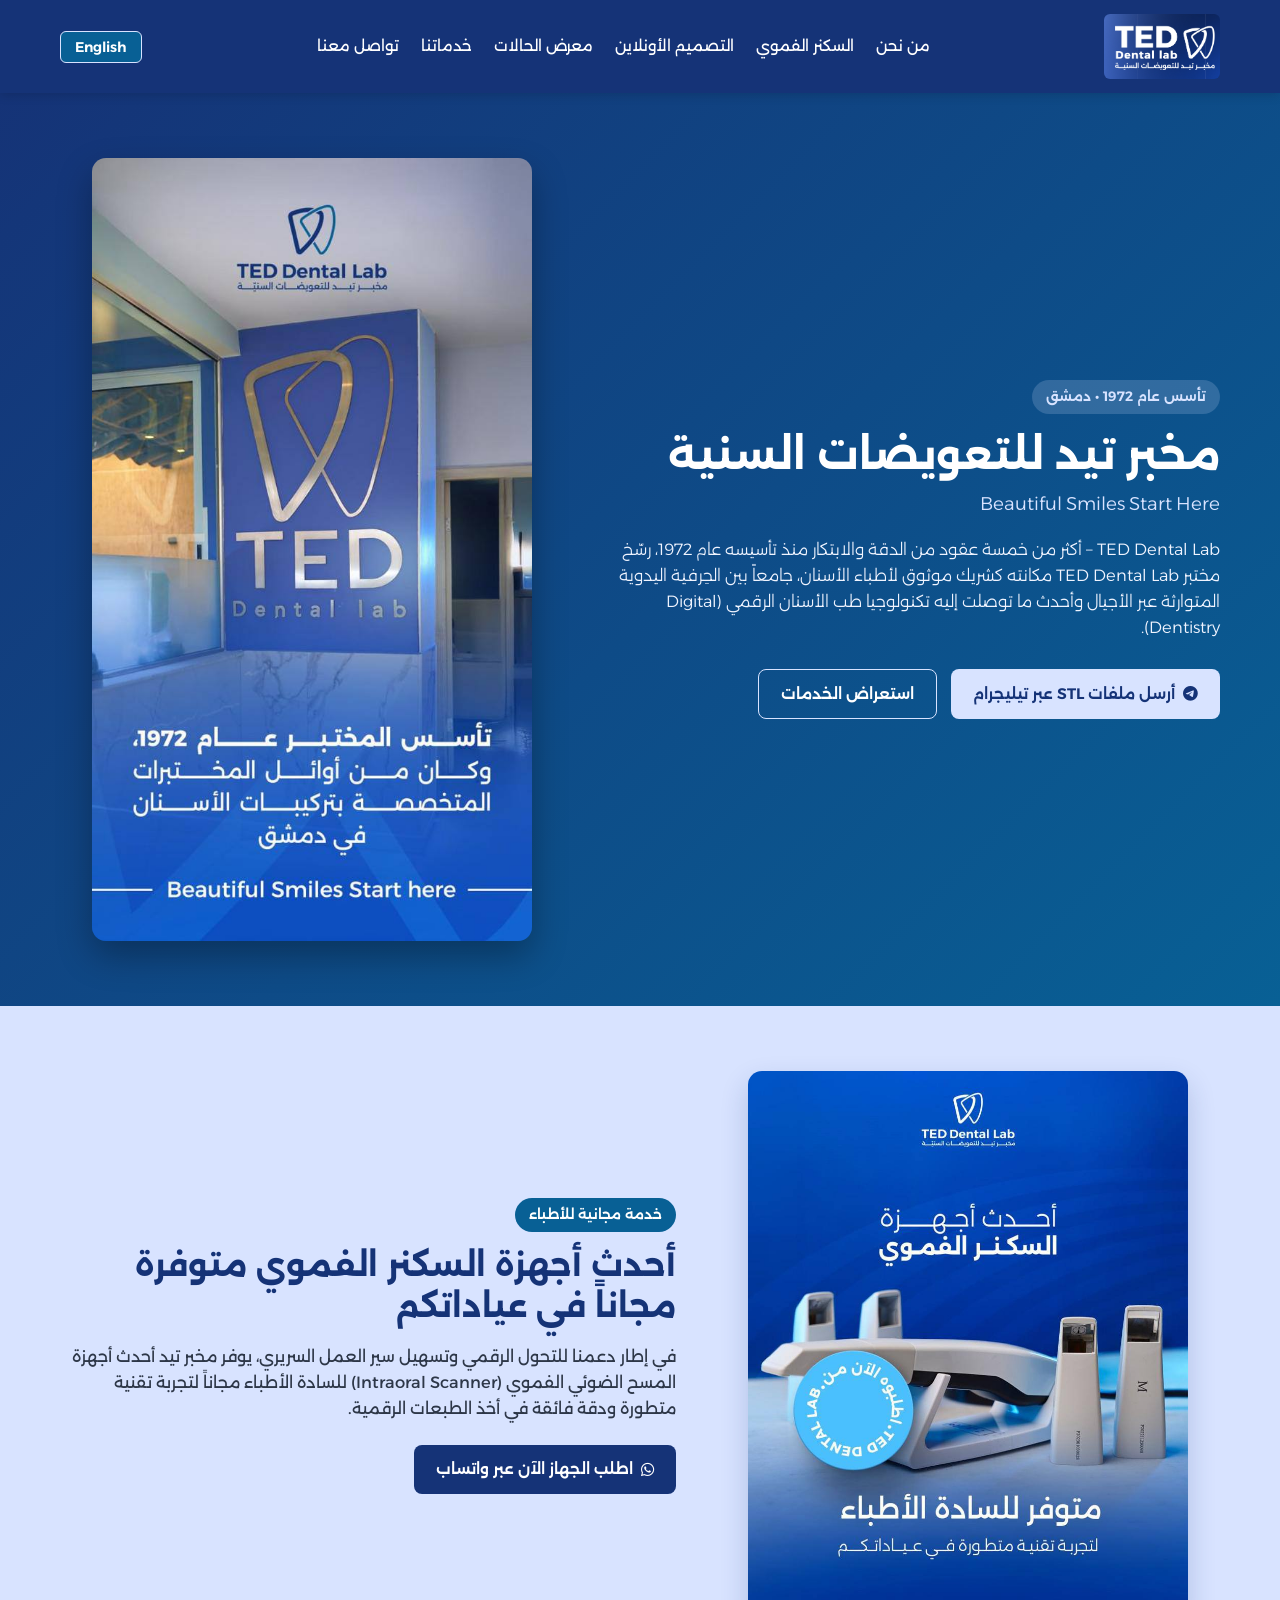
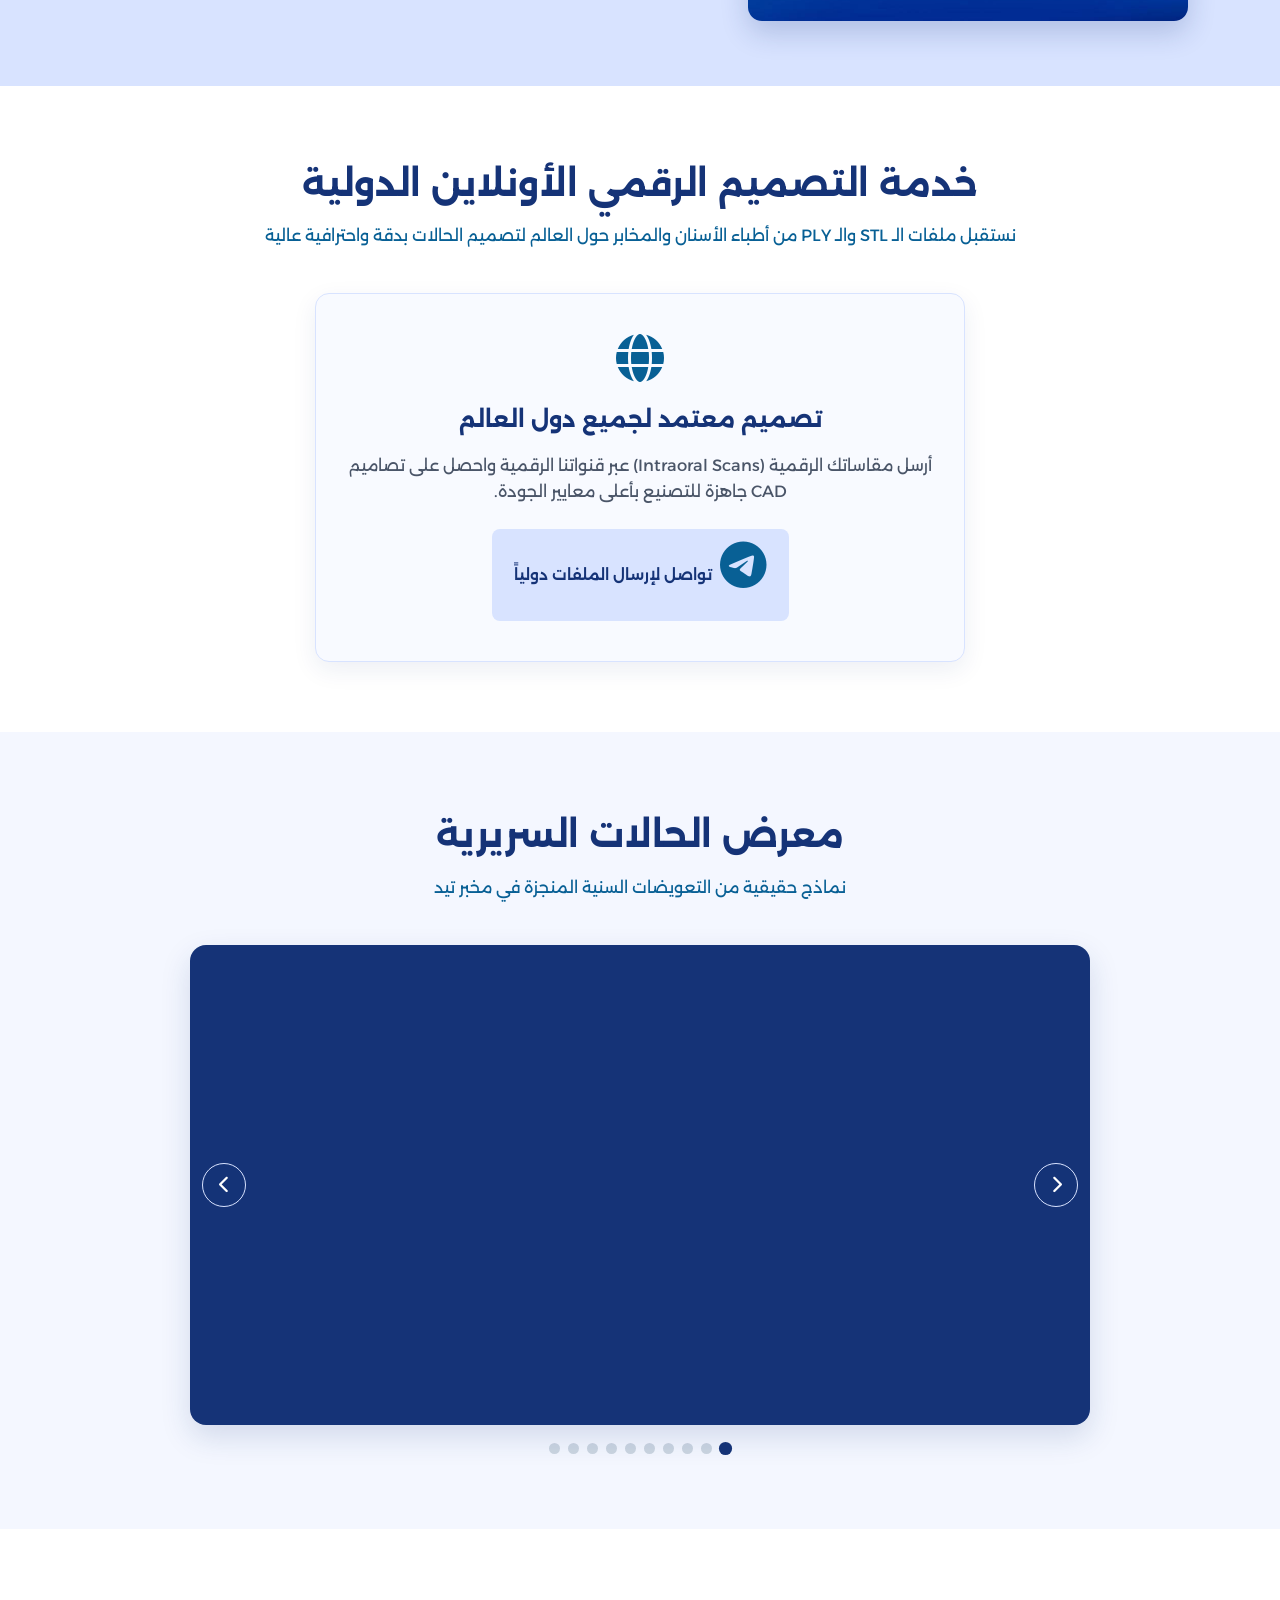
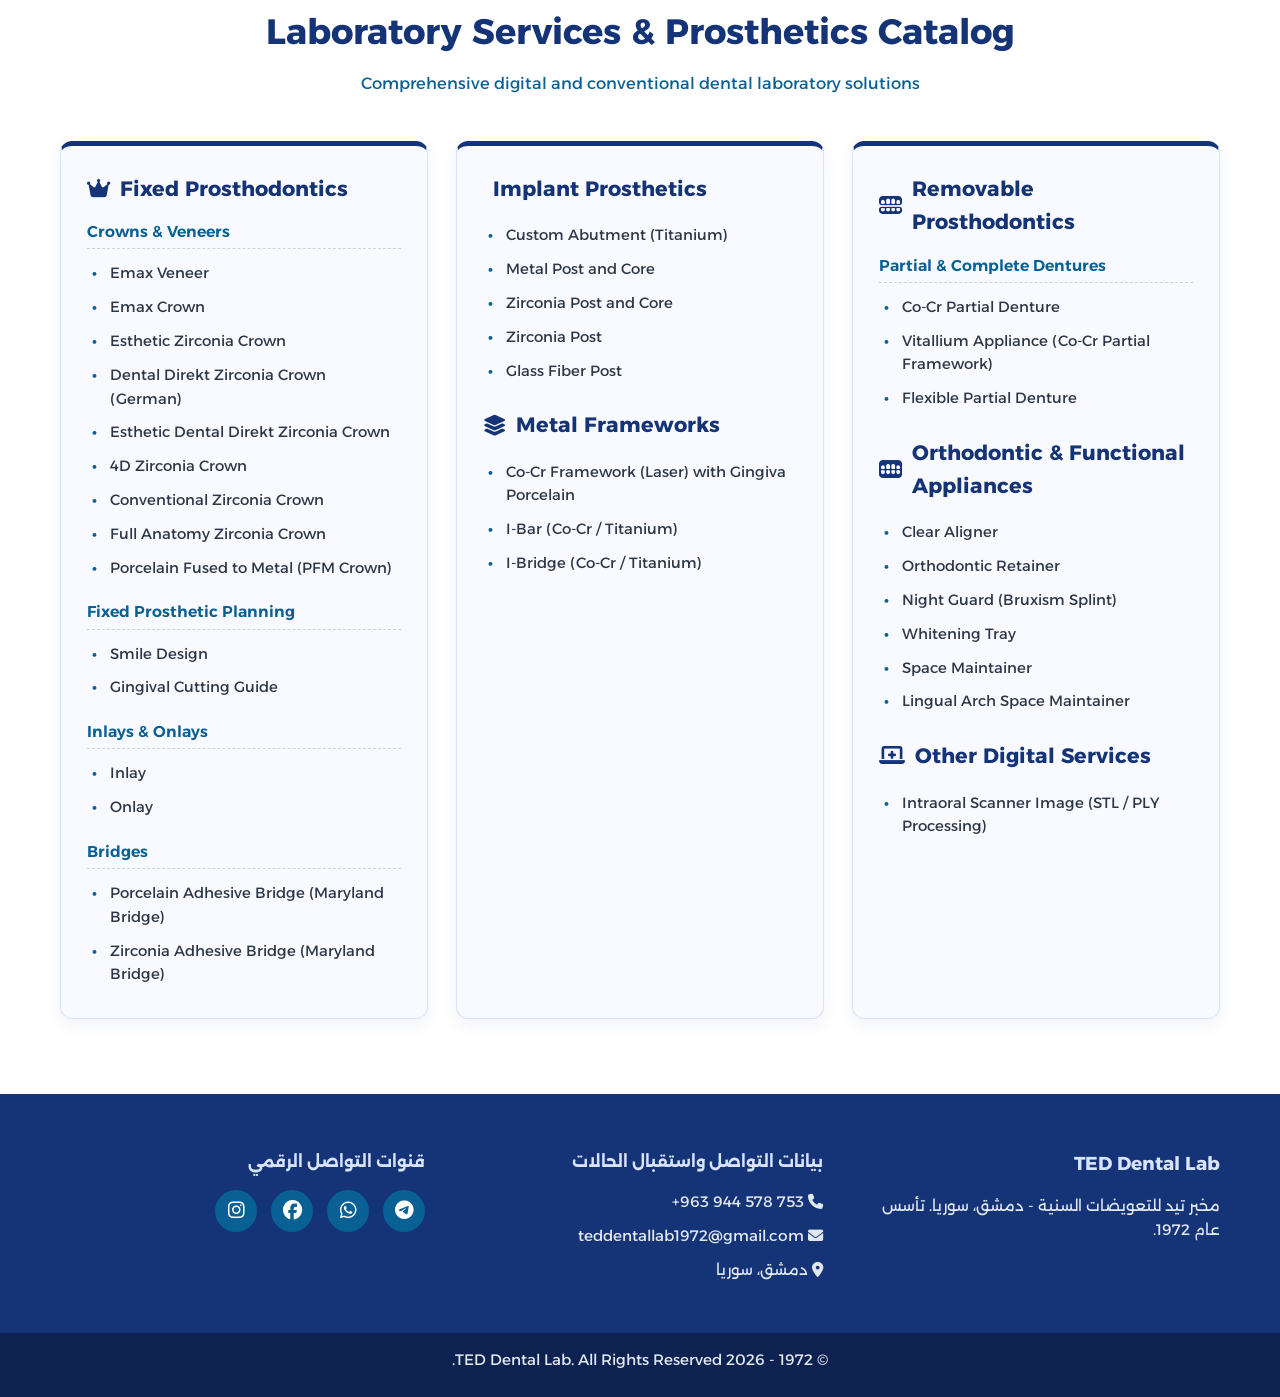
==== commit 430c70b5: "Add files via upload" ====
--- a/index.html
+++ b/index.html
@@ -107,7 +107,7 @@
         </div>
     </section>
 
-    <!-- معرض الحالات السريرية المستقل -->
+    <!-- قسم معرض الحالات السريرية المستقل (10 صور للحالات case1 إلى case10) -->
     <section id="gallery" class="cases-gallery-section">
         <div class="container">
             <div class="section-header">
@@ -159,4 +159,135 @@
         </div>
     </section>
 
-    <!-- ناف+    <!-- نافذة تكبير الصورة (Lightbox) -->
+    <div id="lightbox" class="lightbox" onclick="closeLightbox()">
+        <span class="lightbox-close">&times;</span>
+        <img class="lightbox-content" id="lightbox-img" alt="Enlarged Case">
+    </div>
+
+    <!-- قسم الخدمات الفنية (بالإنجليزية حصرياً) -->
+    <section id="services" class="services-section" dir="ltr">
+        <div class="container">
+            <div class="section-header">
+                <h2>Laboratory Services & Prosthetics Catalog</h2>
+                <p>Comprehensive digital and conventional dental laboratory solutions</p>
+            </div>
+
+            <div class="services-grid">
+                <!-- 1. Fixed Prosthodontics -->
+                <div class="service-card">
+                    <h3><i class="fa-solid fa-crown"></i> Fixed Prosthodontics</h3>
+                    
+                    <h4>Crowns & Veneers</h4>
+                    <ul>
+                        <li>Emax Veneer</li>
+                        <li>Emax Crown</li>
+                        <li>Esthetic Zirconia Crown</li>
+                        <li>Dental Direkt Zirconia Crown (German)</li>
+                        <li>Esthetic Dental Direkt Zirconia Crown</li>
+                        <li>4D Zirconia Crown</li>
+                        <li>Conventional Zirconia Crown</li>
+                        <li>Full Anatomy Zirconia Crown</li>
+                        <li>Porcelain Fused to Metal (PFM Crown)</li>
+                    </ul>
+
+                    <h4>Fixed Prosthetic Planning</h4>
+                    <ul>
+                        <li>Smile Design</li>
+                        <li>Gingival Cutting Guide</li>
+                    </ul>
+
+                    <h4>Inlays & Onlays</h4>
+                    <ul>
+                        <li>Inlay</li>
+                        <li>Onlay</li>
+                    </ul>
+
+                    <h4>Bridges</h4>
+                    <ul>
+                        <li>Porcelain Adhesive Bridge (Maryland Bridge)</li>
+                        <li>Zirconia Adhesive Bridge (Maryland Bridge)</li>
+                    </ul>
+                </div>
+
+                <!-- 2. Implant Prosthetics & Metal Frameworks -->
+                <div class="service-card">
+                    <h3><i class="fa-solid fa-screw"></i> Implant Prosthetics</h3>
+                    <ul>
+                        <li>Custom Abutment (Titanium)</li>
+                        <li>Metal Post and Core</li>
+                        <li>Zirconia Post and Core</li>
+                        <li>Zirconia Post</li>
+                        <li>Glass Fiber Post</li>
+                    </ul>
+
+                    <h3><i class="fa-solid fa-layer-group"></i> Metal Frameworks</h3>
+                    <ul>
+                        <li>Co-Cr Framework (Laser) with Gingiva Porcelain</li>
+                        <li>I-Bar (Co-Cr / Titanium)</li>
+                        <li>I-Bridge (Co-Cr / Titanium)</li>
+                    </ul>
+                </div>
+
+                <!-- 3. Removable, Orthodontic & Digital Services -->
+                <div class="service-card">
+                    <h3><i class="fa-solid fa-teeth-open"></i> Removable Prosthodontics</h3>
+                    <h4>Partial & Complete Dentures</h4>
+                    <ul>
+                        <li>Co-Cr Partial Denture</li>
+                        <li>Vitallium Appliance (Co-Cr Partial Framework)</li>
+                        <li>Flexible Partial Denture</li>
+                    </ul>
+
+                    <h3><i class="fa-solid fa-teeth"></i> Orthodontic & Functional Appliances</h3>
+                    <ul>
+                        <li>Clear Aligner</li>
+                        <li>Orthodontic Retainer</li>
+                        <li>Night Guard (Bruxism Splint)</li>
+                        <li>Whitening Tray</li>
+                        <li>Space Maintainer</li>
+                        <li>Lingual Arch Space Maintainer</li>
+                    </ul>
+
+                    <h3><i class="fa-solid fa-laptop-medical"></i> Other Digital Services</h3>
+                    <ul>
+                        <li>Intraoral Scanner Image (STL / PLY Processing)</li>
+                    </ul>
+                </div>
+            </div>
+        </div>
+    </section>
+
+    <!-- قسم التواصل -->
+    <footer id="contact" class="footer">
+        <div class="container footer-grid">
+            <div class="footer-about">
+                <h3>TED Dental Lab</h3>
+                <p data-ar="مخبر تيد للتعويضات السنية - دمشق، سوريا. تأسس عام 1972." data-en="TED Dental Lab - Damascus, Syria. Established in 1972.">مخبر تيد للتعويضات السنية - دمشق، سوريا. تأسس عام 1972.</p>
+            </div>
+
+            <div class="footer-contact">
+                <h4 data-ar="بيانات التواصل واستقبال الحالات" data-en="Contact & Digital Case Submission">بيانات التواصل واستقبال الحالات</h4>
+                <p><i class="fa-solid fa-phone"></i> <span dir="ltr">+963 944 578 753</span></p>
+                <p><i class="fa-solid fa-envelope"></i> <a href="mailto:teddentallab1972@gmail.com" style="color: inherit; text-decoration: none;">teddentallab1972@gmail.com</a></p>
+                <p><i class="fa-solid fa-location-dot"></i> <span data-ar="دمشق، سوريا" data-en="Damascus, Syria">دمشق، سوريا</span></p>
+            </div>
+
+            <div class="footer-social">
+                <h4 data-ar="قنوات التواصل الرقمي" data-en="Digital & Social Channels">قنوات التواصل الرقمي</h4>
+                <div class="social-icons">
+                    <a href="https://t.me/+963944578753" target="_blank" title="Telegram (STL Files)"><i class="fa-brands fa-telegram"></i></a>
+                    <a href="https://wa.me/963944578753" target="_blank" title="WhatsApp"><i class="fa-brands fa-whatsapp"></i></a>
+                    <a href="https://www.facebook.com/share/19RUpSyprA/?mibextid=wwXIfr" target="_blank" title="Facebook"><i class="fa-brands fa-facebook"></i></a>
+                    <a href="https://www.instagram.com/ted_dental_lab?bqrl=aDZoYm9tbXY0b3M2&utm_source=qr" target="_blank" title="Instagram"><i class="fa-brands fa-instagram"></i></a>
+                </div>
+            </div>
+        </div>
+        <div class="footer-bottom">
+            <p>&copy; 1972 - 2026 TED Dental Lab. All Rights Reserved.</p>
+        </div>
+    </footer>
+
+    <script src="script.js"></script>
+</body>
+</html>
--- a/style.css
+++ b/style.css
@@ -346,4 +346,289 @@
     transition: transform 0.45s ease-in-out;
 }
 
-.+.case-slide-item {
+    min-width: 100%;
+    position: relative;
+    cursor: pointer;
+}
+
+.case-slide-item img {
+    width: 100%;
+    height: 480px;
+    object-fit: cover;
+    display: block;
+}
+
+.cases-slider-btn {
+    position: absolute;
+    top: 50%;
+    transform: translateY(-50%);
+    background-color: rgba(21, 51, 119, 0.85);
+    color: var(--white);
+    border: 1px solid var(--light-blue-white);
+    width: 44px;
+    height: 44px;
+    border-radius: 50%;
+    cursor: pointer;
+    z-index: 10;
+    display: flex;
+    align-items: center;
+    justify-content: center;
+    font-size: 1.1rem;
+    transition: background-color 0.3s;
+}
+
+.cases-slider-btn:hover {
+    background-color: var(--medium-blue);
+}
+
+.cases-prev-btn {
+    right: 12px;
+}
+
+.cases-next-btn {
+    left: 12px;
+}
+
+html[dir="ltr"] .cases-prev-btn {
+    right: auto;
+    left: 12px;
+}
+
+html[dir="ltr"] .cases-next-btn {
+    left: auto;
+    right: 12px;
+}
+
+html[dir="ltr"] .cases-prev-btn i,
+html[dir="ltr"] .cases-next-btn i {
+    transform: rotate(180deg);
+}
+
+.cases-slider-dots {
+    display: flex;
+    justify-content: center;
+    gap: 8px;
+    margin-top: 18px;
+}
+
+.dot {
+    width: 11px;
+    height: 11px;
+    border-radius: 50%;
+    background-color: #cbd5e1;
+    cursor: pointer;
+    transition: background-color 0.3s, transform 0.2s;
+}
+
+.dot.active {
+    background-color: var(--navy);
+    transform: scale(1.2);
+}
+
+/* Lightbox */
+.lightbox {
+    display: none;
+    position: fixed;
+    z-index: 2000;
+    left: 0;
+    top: 0;
+    width: 100%;
+    height: 100%;
+    background-color: rgba(14, 34, 82, 0.92);
+    align-items: center;
+    justify-content: center;
+    padding: 20px;
+}
+
+.lightbox-content {
+    max-width: 92%;
+    max-height: 88vh;
+    border-radius: 10px;
+    box-shadow: 0 10px 30px rgba(0, 0, 0, 0.5);
+}
+
+.lightbox-close {
+    position: absolute;
+    top: 20px;
+    right: 30px;
+    color: var(--white);
+    font-size: 2.5rem;
+    font-weight: bold;
+    cursor: pointer;
+}
+
+/* Services Section (Strictly English LTR) */
+.services-section {
+    padding: 75px 0;
+    background-color: var(--white);
+    text-align: left;
+}
+
+.services-grid {
+    display: grid;
+    grid-template-columns: repeat(auto-fit, minmax(300px, 1fr));
+    gap: 28px;
+}
+
+.service-card {
+    background-color: #f8faff;
+    border: 1px solid var(--light-blue-white);
+    border-top: 5px solid var(--navy);
+    border-radius: 12px;
+    padding: 26px;
+    box-shadow: 0 6px 18px rgba(21, 51, 119, 0.06);
+}
+
+.service-card h3 {
+    color: var(--navy);
+    font-size: 1.3rem;
+    margin-bottom: 14px;
+    margin-top: 20px;
+    display: flex;
+    align-items: center;
+    gap: 10px;
+}
+
+.service-card h3:first-child {
+    margin-top: 0;
+}
+
+.service-card h4 {
+    color: var(--medium-blue);
+    font-size: 0.98rem;
+    margin: 14px 0 8px;
+    font-weight: 600;
+    border-bottom: 1px dashed #cbd5e1;
+    padding-bottom: 4px;
+}
+
+.service-card ul {
+    list-style: none;
+    padding-left: 5px;
+}
+
+.service-card ul li {
+    padding: 5px 0;
+    font-size: 0.93rem;
+    color: #2d3748;
+    position: relative;
+    padding-left: 18px;
+}
+
+.service-card ul li::before {
+    content: "•";
+    color: var(--medium-blue);
+    font-weight: bold;
+    position: absolute;
+    left: 0;
+}
+
+/* Footer */
+.footer {
+    background-color: var(--navy);
+    color: var(--white);
+    padding-top: 55px;
+}
+
+.footer-grid {
+    display: grid;
+    grid-template-columns: repeat(auto-fit, minmax(240px, 1fr));
+    gap: 32px;
+    padding-bottom: 40px;
+}
+
+.footer h3, .footer h4 {
+    color: var(--light-blue-white);
+    margin-bottom: 15px;
+}
+
+.footer p {
+    margin-bottom: 10px;
+    font-size: 0.95rem;
+    color: #e2e8f0;
+}
+
+.social-icons {
+    display: flex;
+    gap: 14px;
+    flex-wrap: wrap;
+}
+
+.social-icons a {
+    display: inline-flex;
+    align-items: center;
+    justify-content: center;
+    width: 42px;
+    height: 42px;
+    background-color: var(--medium-blue);
+    color: var(--white);
+    border-radius: 50%;
+    font-size: 1.2rem;
+    text-decoration: none;
+    transition: background-color 0.3s, transform 0.2s;
+}
+
+.social-icons a:hover {
+    background-color: var(--light-blue-white);
+    color: var(--navy);
+    transform: translateY(-3px);
+}
+
+.footer-bottom {
+    background-color: var(--dark-navy);
+    text-align: center;
+    padding: 15px 20px;
+    font-size: 0.85rem;
+    color: var(--light-blue-white);
+}
+
+/* Responsive Design for Mobile & Tablet */
+@media (max-width: 900px) {
+    .hero-grid, .scanner-grid {
+        grid-template-columns: 1fr;
+        text-align: center;
+    }
+    .hero-buttons {
+        justify-content: center;
+    }
+    .menu-toggle {
+        display: inline-flex;
+        align-items: center;
+        justify-content: center;
+    }
+    .nav-links {
+        display: none;
+        flex-direction: column;
+        position: absolute;
+        top: 100%;
+        left: 0;
+        right: 0;
+        background-color: var(--dark-navy);
+        padding: 18px 20px;
+        gap: 15px;
+        border-top: 1px solid rgba(216, 227, 255, 0.2);
+        box-shadow: 0 10px 20px rgba(0, 0, 0, 0.25);
+    }
+    .nav-links.active {
+        display: flex;
+    }
+    .case-slide-item img {
+        height: 300px;
+    }
+}
+
+@media (max-width: 480px) {
+    .brand-logo-right {
+        height: 48px;
+    }
+    .btn {
+        width: 100%;
+    }
+    .case-slide-item img {
+        height: 240px;
+    }
+    .services-grid {
+        grid-template-columns: 1fr;
+    }
+}
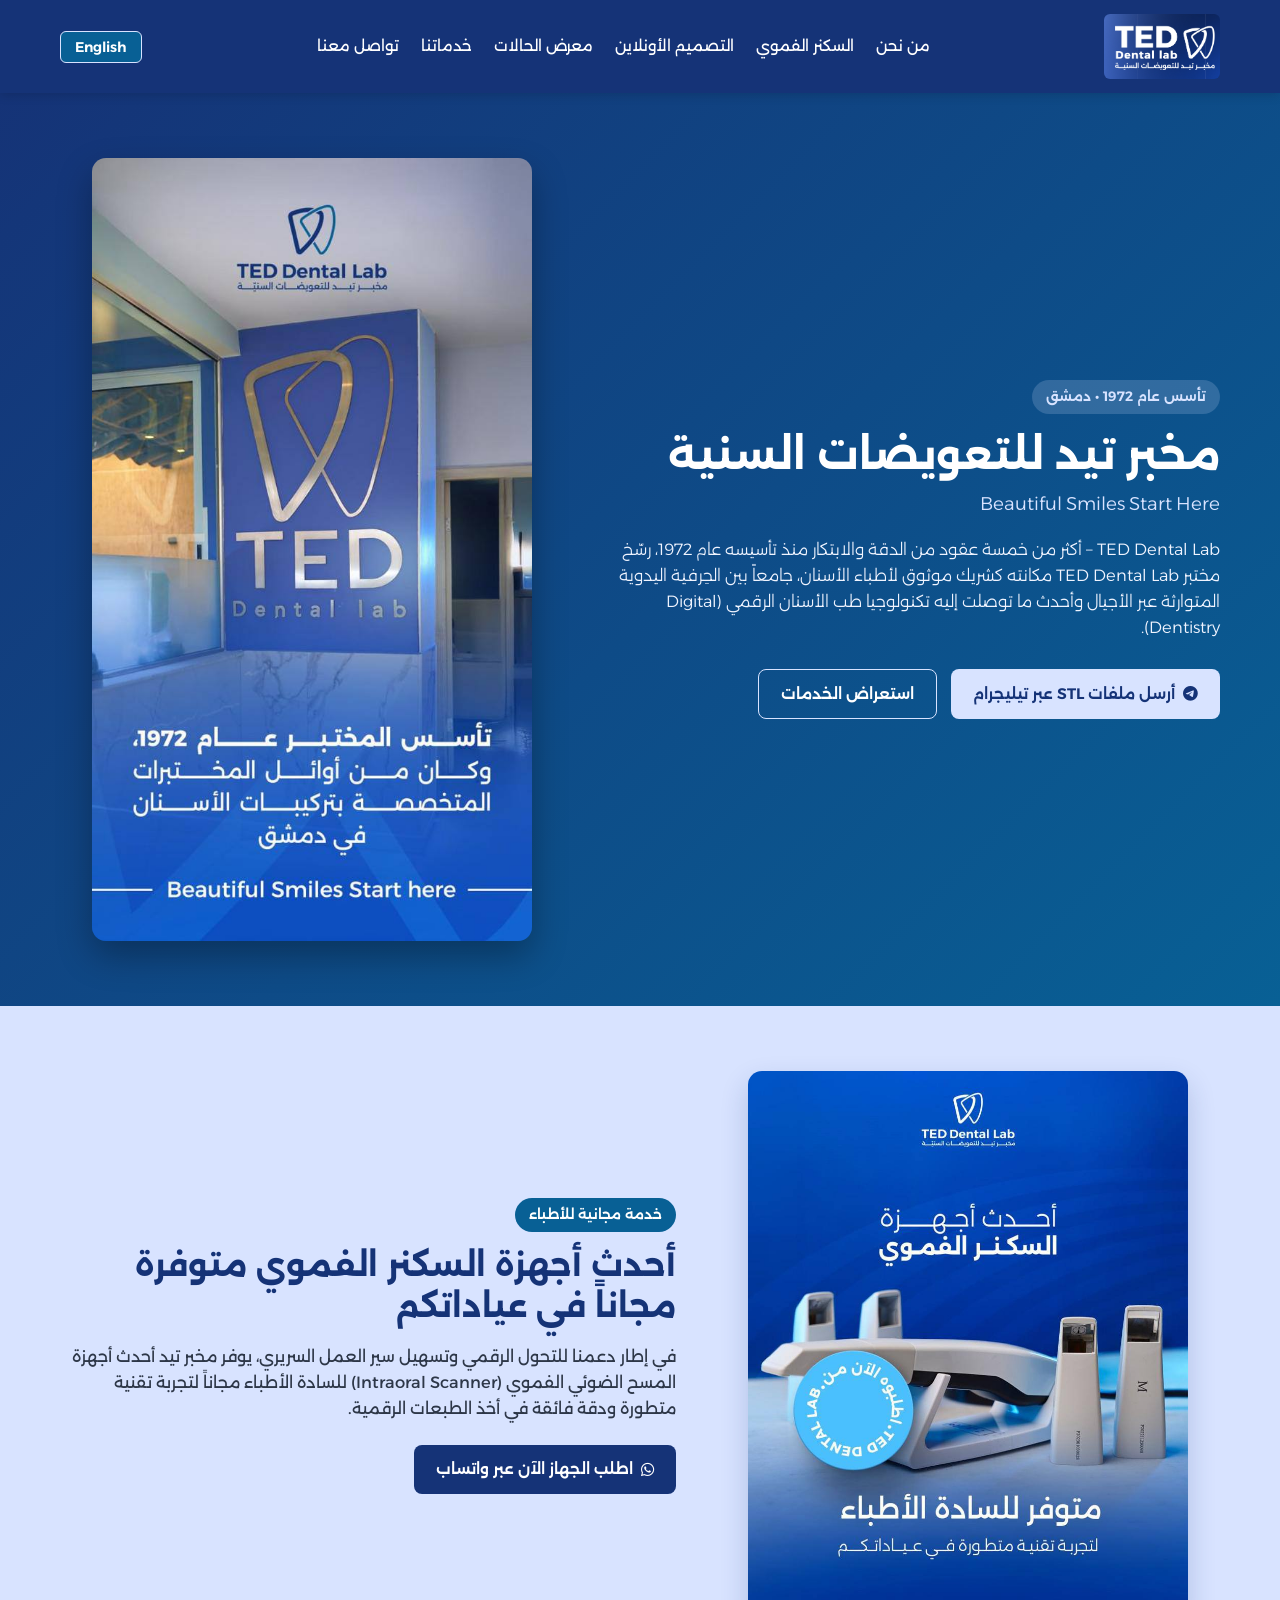
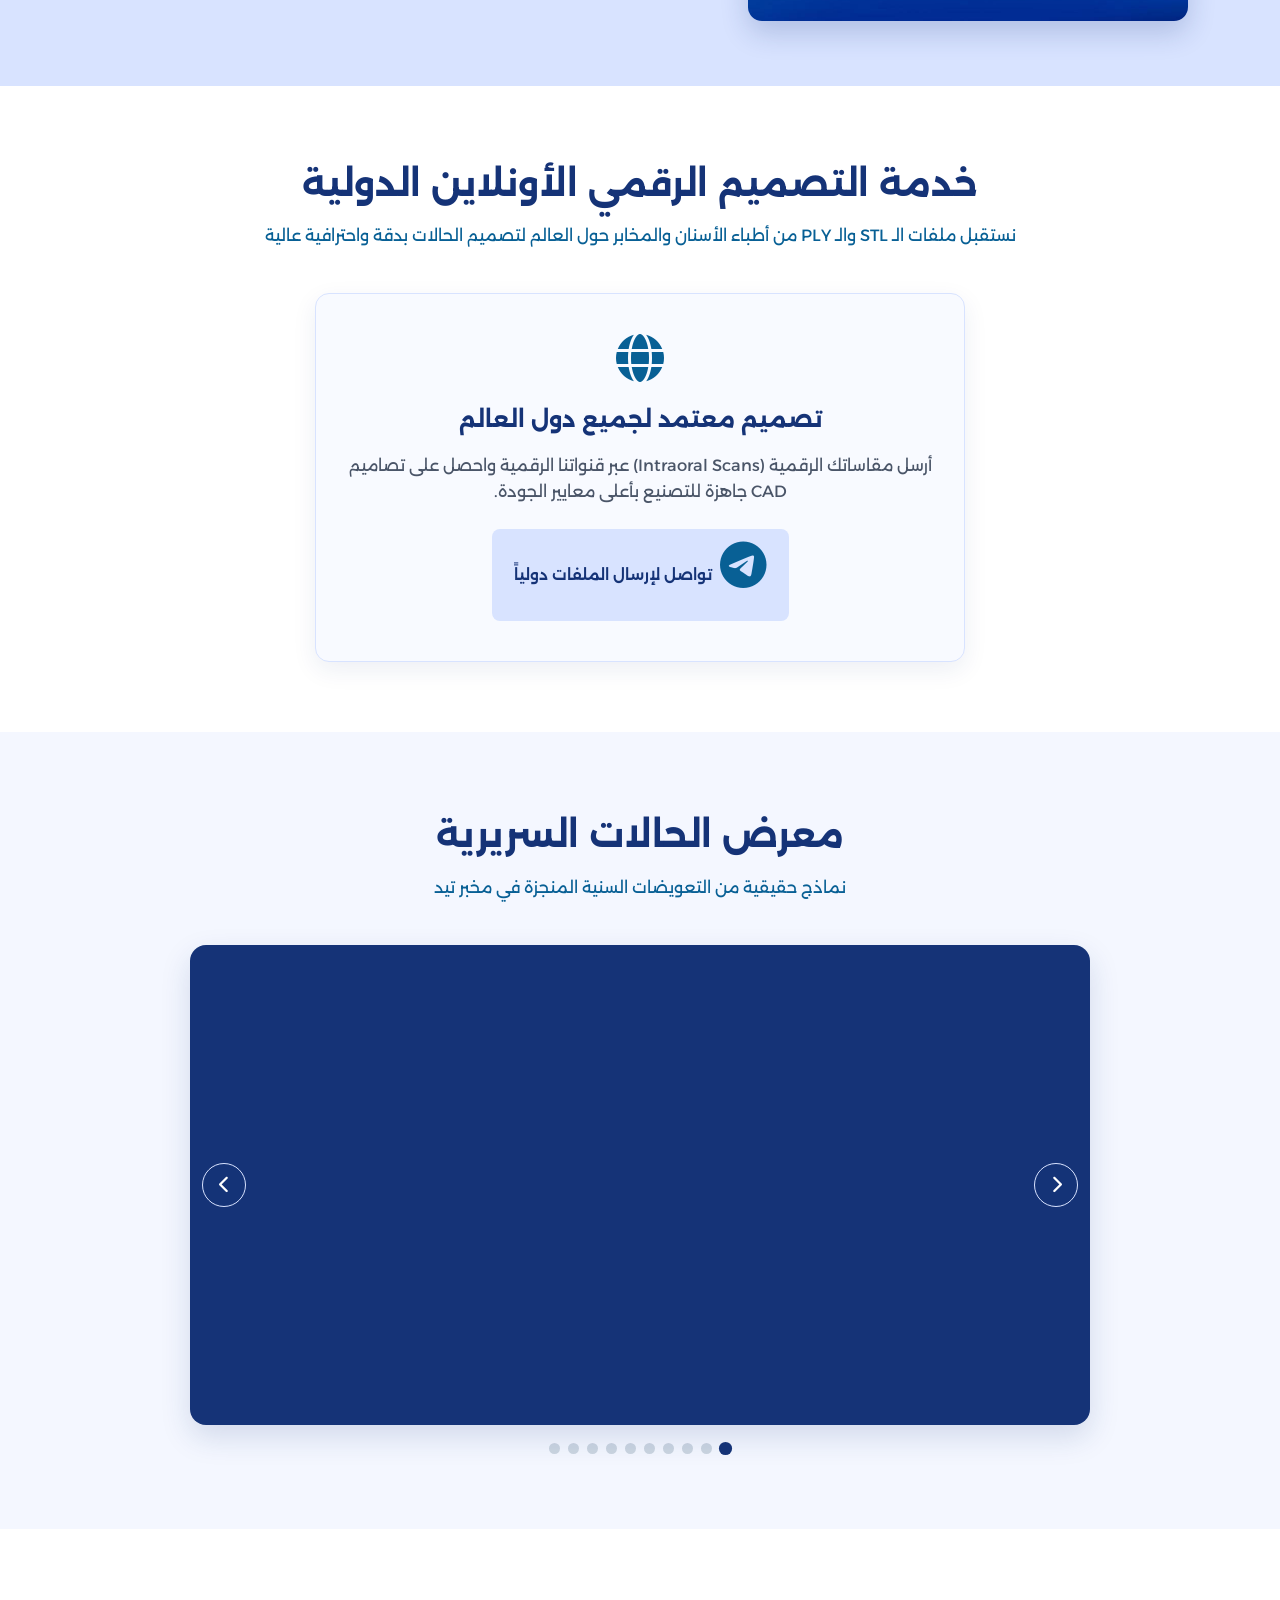
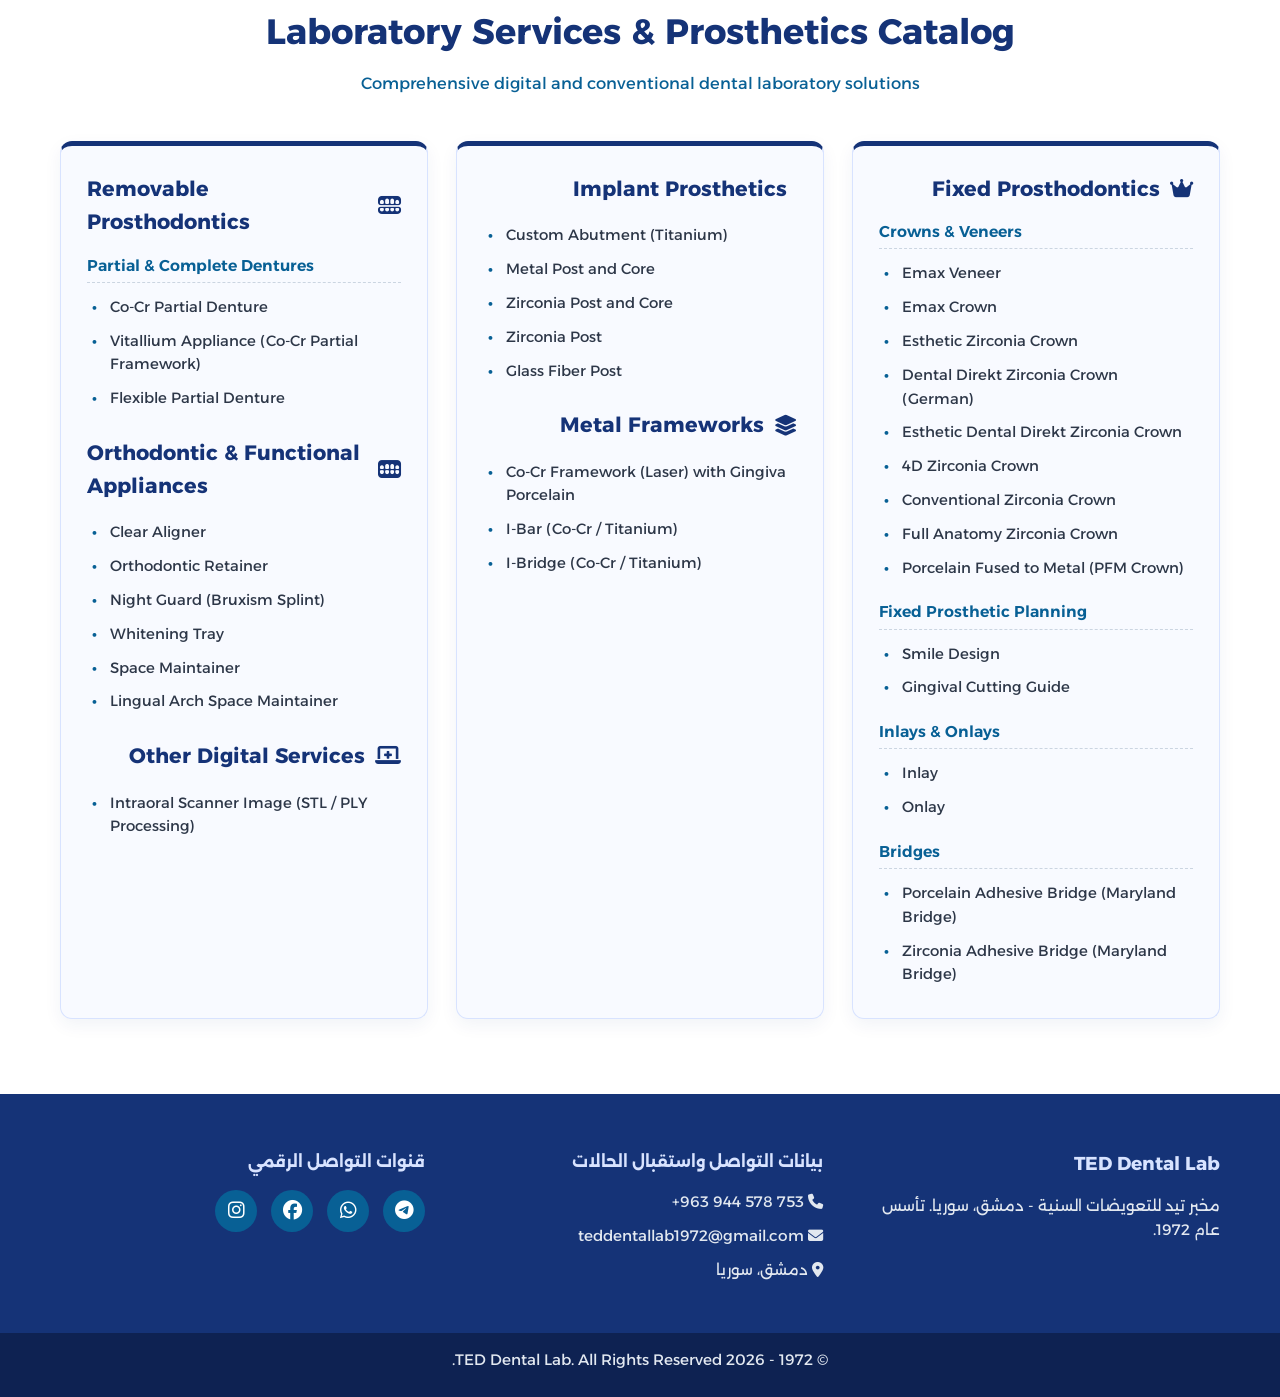
==== commit bbeb4f7e: "Add files via upload" ====
--- a/index.html
+++ b/index.html
@@ -166,92 +166,93 @@
     </div>
 
     <!-- قسم الخدمات الفنية (بالإنجليزية حصرياً) -->
-    <section id="services" class="services-section" dir="ltr">
+        <!-- قسم الخدمات الفنية -->
+    <section id="services" class="services-section">
         <div class="container">
             <div class="section-header">
-                <h2>Laboratory Services & Prosthetics Catalog</h2>
-                <p>Comprehensive digital and conventional dental laboratory solutions</p>
+                <h2 data-ar="كتالوج الخدمات المخبرية والتعويضات" data-en="Laboratory Services & Prosthetics Catalog">Laboratory Services & Prosthetics Catalog</h2>
+                <p data-ar="حلول مخبرية سنية رقمية وتقليدية متكاملة" data-en="Comprehensive digital and conventional dental laboratory solutions">Comprehensive digital and conventional dental laboratory solutions</p>
             </div>
 
             <div class="services-grid">
                 <!-- 1. Fixed Prosthodontics -->
                 <div class="service-card">
-                    <h3><i class="fa-solid fa-crown"></i> Fixed Prosthodontics</h3>
+                    <h3><i class="fa-solid fa-crown"></i> <span data-ar="التعويضات الثابتة" data-en="Fixed Prosthodontics">Fixed Prosthodontics</span></h3>
                     
-                    <h4>Crowns & Veneers</h4>
-                    <ul>
-                        <li>Emax Veneer</li>
-                        <li>Emax Crown</li>
-                        <li>Esthetic Zirconia Crown</li>
-                        <li>Dental Direkt Zirconia Crown (German)</li>
-                        <li>Esthetic Dental Direkt Zirconia Crown</li>
-                        <li>4D Zirconia Crown</li>
-                        <li>Conventional Zirconia Crown</li>
-                        <li>Full Anatomy Zirconia Crown</li>
-                        <li>Porcelain Fused to Metal (PFM Crown)</li>
-                    </ul>
-
-                    <h4>Fixed Prosthetic Planning</h4>
-                    <ul>
-                        <li>Smile Design</li>
-                        <li>Gingival Cutting Guide</li>
-                    </ul>
-
-                    <h4>Inlays & Onlays</h4>
-                    <ul>
-                        <li>Inlay</li>
-                        <li>Onlay</li>
-                    </ul>
-
-                    <h4>Bridges</h4>
-                    <ul>
-                        <li>Porcelain Adhesive Bridge (Maryland Bridge)</li>
-                        <li>Zirconia Adhesive Bridge (Maryland Bridge)</li>
+                    <h4 data-ar="التيجان والقشور الوجحية" data-en="Crowns & Veneers">Crowns & Veneers</h4>
+                    <ul>
+                        <li data-ar="فينير إيماكس (Emax Veneer)" data-en="Emax Veneer">Emax Veneer</li>
+                        <li data-ar="تاج إيماكس (Emax Crown)" data-en="Emax Crown">Emax Crown</li>
+                        <li data-ar="تاج سيركونيا تجميلي (Esthetic Zirconia Crown)" data-en="Esthetic Zirconia Crown">Esthetic Zirconia Crown</li>
+                        <li data-ar="تاج سيركونيا دنتال ديريكت ألماني (Dental Direkt Zirconia Crown)" data-en="Dental Direkt Zirconia Crown (German)">Dental Direkt Zirconia Crown (German)</li>
+                        <li data-ar="تاج سيركونيا دنتال ديريكت تجميلي (Esthetic Dental Direkt Zirconia Crown)" data-en="Esthetic Dental Direkt Zirconia Crown">Esthetic Dental Direkt Zirconia Crown</li>
+                        <li data-ar="تاج سيركونيا رباعي الأبعاد 4D (4D Zirconia Crown)" data-en="4D Zirconia Crown">4D Zirconia Crown</li>
+                        <li data-ar="تاج سيركونيا تقليدي (Conventional Zirconia Crown)" data-en="Conventional Zirconia Crown">Conventional Zirconia Crown</li>
+                        <li data-ar="تاج سيركونيا تشريحي كامل (Full Anatomy Zirconia Crown)" data-en="Full Anatomy Zirconia Crown">Full Anatomy Zirconia Crown</li>
+                        <li data-ar="تاج خزف مخبوز على معدن PFM (Porcelain Fused to Metal)" data-en="Porcelain Fused to Metal (PFM Crown)">Porcelain Fused to Metal (PFM Crown)</li>
+                    </ul>
+
+                    <h4 data-ar="تخطيط التعويضات الثابتة" data-en="Fixed Prosthetic Planning">Fixed Prosthetic Planning</h4>
+                    <ul>
+                        <li data-ar="تصميم الابتسامة (Smile Design)" data-en="Smile Design">Smile Design</li>
+                        <li data-ar="دليل قطع اللثة (Gingival Cutting Guide)" data-en="Gingival Cutting Guide">Gingival Cutting Guide</li>
+                    </ul>
+
+                    <h4 data-ar="الإنلاي والأونلاي" data-en="Inlays & Onlays">Inlays & Onlays</h4>
+                    <ul>
+                        <li data-ar="إنلاي (Inlay)" data-en="Inlay">Inlay</li>
+                        <li data-ar="أونلاي (Onlay)" data-en="Onlay">Onlay</li>
+                    </ul>
+
+                    <h4 data-ar="الجسور" data-en="Bridges">Bridges</h4>
+                    <ul>
+                        <li data-ar="جسر خزفي لاصق - ميريلاند (Porcelain Adhesive Bridge)" data-en="Porcelain Adhesive Bridge (Maryland Bridge)">Porcelain Adhesive Bridge (Maryland Bridge)</li>
+                        <li data-ar="جسر سيركونيا لاصق - ميريلاند (Zirconia Adhesive Bridge)" data-en="Zirconia Adhesive Bridge (Maryland Bridge)">Zirconia Adhesive Bridge (Maryland Bridge)</li>
                     </ul>
                 </div>
 
                 <!-- 2. Implant Prosthetics & Metal Frameworks -->
                 <div class="service-card">
-                    <h3><i class="fa-solid fa-screw"></i> Implant Prosthetics</h3>
-                    <ul>
-                        <li>Custom Abutment (Titanium)</li>
-                        <li>Metal Post and Core</li>
-                        <li>Zirconia Post and Core</li>
-                        <li>Zirconia Post</li>
-                        <li>Glass Fiber Post</li>
-                    </ul>
-
-                    <h3><i class="fa-solid fa-layer-group"></i> Metal Frameworks</h3>
-                    <ul>
-                        <li>Co-Cr Framework (Laser) with Gingiva Porcelain</li>
-                        <li>I-Bar (Co-Cr / Titanium)</li>
-                        <li>I-Bridge (Co-Cr / Titanium)</li>
+                    <h3><i class="fa-solid fa-screw"></i> <span data-ar="تعويضات الزرعات السنية" data-en="Implant Prosthetics">Implant Prosthetics</span></h3>
+                    <ul>
+                        <li data-ar="دعامة مخصصة - تيتانيوم (Custom Abutment)" data-en="Custom Abutment (Titanium)">Custom Abutment (Titanium)</li>
+                        <li data-ar="وتد وبناء معدني (Metal Post and Core)" data-en="Metal Post and Core">Metal Post and Core</li>
+                        <li data-ar="وتد وبناء سيركونيا (Zirconia Post and Core)" data-en="Zirconia Post and Core">Zirconia Post and Core</li>
+                        <li data-ar="وتد سيركونيا (Zirconia Post)" data-en="Zirconia Post">Zirconia Post</li>
+                        <li data-ar="وتد ألياف زجاجية (Glass Fiber Post)" data-en="Glass Fiber Post">Glass Fiber Post</li>
+                    </ul>
+
+                    <h3><i class="fa-solid fa-layer-group"></i> <span data-ar="الهياكل المعدنية" data-en="Metal Frameworks">Metal Frameworks</span></h3>
+                    <ul>
+                        <li data-ar="هيكل كوبالت كروم بالليزر مع لثة خزفية (Co-Cr Framework)" data-en="Co-Cr Framework (Laser) with Gingiva Porcelain">Co-Cr Framework (Laser) with Gingiva Porcelain</li>
+                        <li data-ar="عصارة آي بار - كوبالت كروم / تيتانيوم (I-Bar)" data-en="I-Bar (Co-Cr / Titanium)">I-Bar (Co-Cr / Titanium)</li>
+                        <li data-ar="جسر آي بريدج - كوبالت كروم / تيتانيوم (I-Bridge)" data-en="I-Bridge (Co-Cr / Titanium)">I-Bridge (Co-Cr / Titanium)</li>
                     </ul>
                 </div>
 
                 <!-- 3. Removable, Orthodontic & Digital Services -->
                 <div class="service-card">
-                    <h3><i class="fa-solid fa-teeth-open"></i> Removable Prosthodontics</h3>
-                    <h4>Partial & Complete Dentures</h4>
-                    <ul>
-                        <li>Co-Cr Partial Denture</li>
-                        <li>Vitallium Appliance (Co-Cr Partial Framework)</li>
-                        <li>Flexible Partial Denture</li>
-                    </ul>
-
-                    <h3><i class="fa-solid fa-teeth"></i> Orthodontic & Functional Appliances</h3>
-                    <ul>
-                        <li>Clear Aligner</li>
-                        <li>Orthodontic Retainer</li>
-                        <li>Night Guard (Bruxism Splint)</li>
-                        <li>Whitening Tray</li>
-                        <li>Space Maintainer</li>
-                        <li>Lingual Arch Space Maintainer</li>
-                    </ul>
-
-                    <h3><i class="fa-solid fa-laptop-medical"></i> Other Digital Services</h3>
-                    <ul>
-                        <li>Intraoral Scanner Image (STL / PLY Processing)</li>
+                    <h3><i class="fa-solid fa-teeth-open"></i> <span data-ar="التعويضات المتحركة" data-en="Removable Prosthodontics">Removable Prosthodontics</span></h3>
+                    <h4 data-ar="الأطقم الجزئية والكاملة" data-en="Partial & Complete Dentures">Partial & Complete Dentures</h4>
+                    <ul>
+                        <li data-ar="طقم جزئي كوبالت كروم (Co-Cr Partial Denture)" data-en="Co-Cr Partial Denture">Co-Cr Partial Denture</li>
+                        <li data-ar="جهاز فيتاليوم - هيكل جزئي كوبالت كروم (Vitallium Appliance)" data-en="Vitallium Appliance (Co-Cr Partial Framework)">Vitallium Appliance (Co-Cr Partial Framework)</li>
+                        <li data-ar="طقم جزئي مرن (Flexible Partial Denture)" data-en="Flexible Partial Denture">Flexible Partial Denture</li>
+                    </ul>
+
+                    <h3><i class="fa-solid fa-teeth"></i> <span data-ar="الأجهزة التقويمية والوظيفة" data-en="Orthodontic & Functional Appliances">Orthodontic & Functional Appliances</span></h3>
+                    <ul>
+                        <li data-ar="مصفف شفاف - كلير ألاينر (Clear Aligner)" data-en="Clear Aligner">Clear Aligner</li>
+                        <li data-ar="حافظ تقويمي - ريتينر (Orthodontic Retainer)" data-en="Orthodontic Retainer">Orthodontic Retainer</li>
+                        <li data-ar="واقي ليلي - جبيرة صرير الأسنان (Night Guard)" data-en="Night Guard (Bruxism Splint)">Night Guard (Bruxism Splint)</li>
+                        <li data-ar="صينية تبييض الأسنان (Whitening Tray)" data-en="Whitening Tray">Whitening Tray</li>
+                        <li data-ar="حافظ مسافة (Space Maintainer)" data-en="Space Maintainer">Space Maintainer</li>
+                        <li data-ar="حافظ مسافة لساني (Lingual Arch Space Maintainer)" data-en="Lingual Arch Space Maintainer">Lingual Arch Space Maintainer</li>
+                    </ul>
+
+                    <h3><i class="fa-solid fa-laptop-medical"></i> <span data-ar="خدمات رقمية أخرى" data-en="Other Digital Services">Other Digital Services</span></h3>
+                    <ul>
+                        <li data-ar="معالجة صور السكنر الفموي (STL / PLY Processing)" data-en="Intraoral Scanner Image (STL / PLY Processing)">Intraoral Scanner Image (STL / PLY Processing)</li>
                     </ul>
                 </div>
             </div>
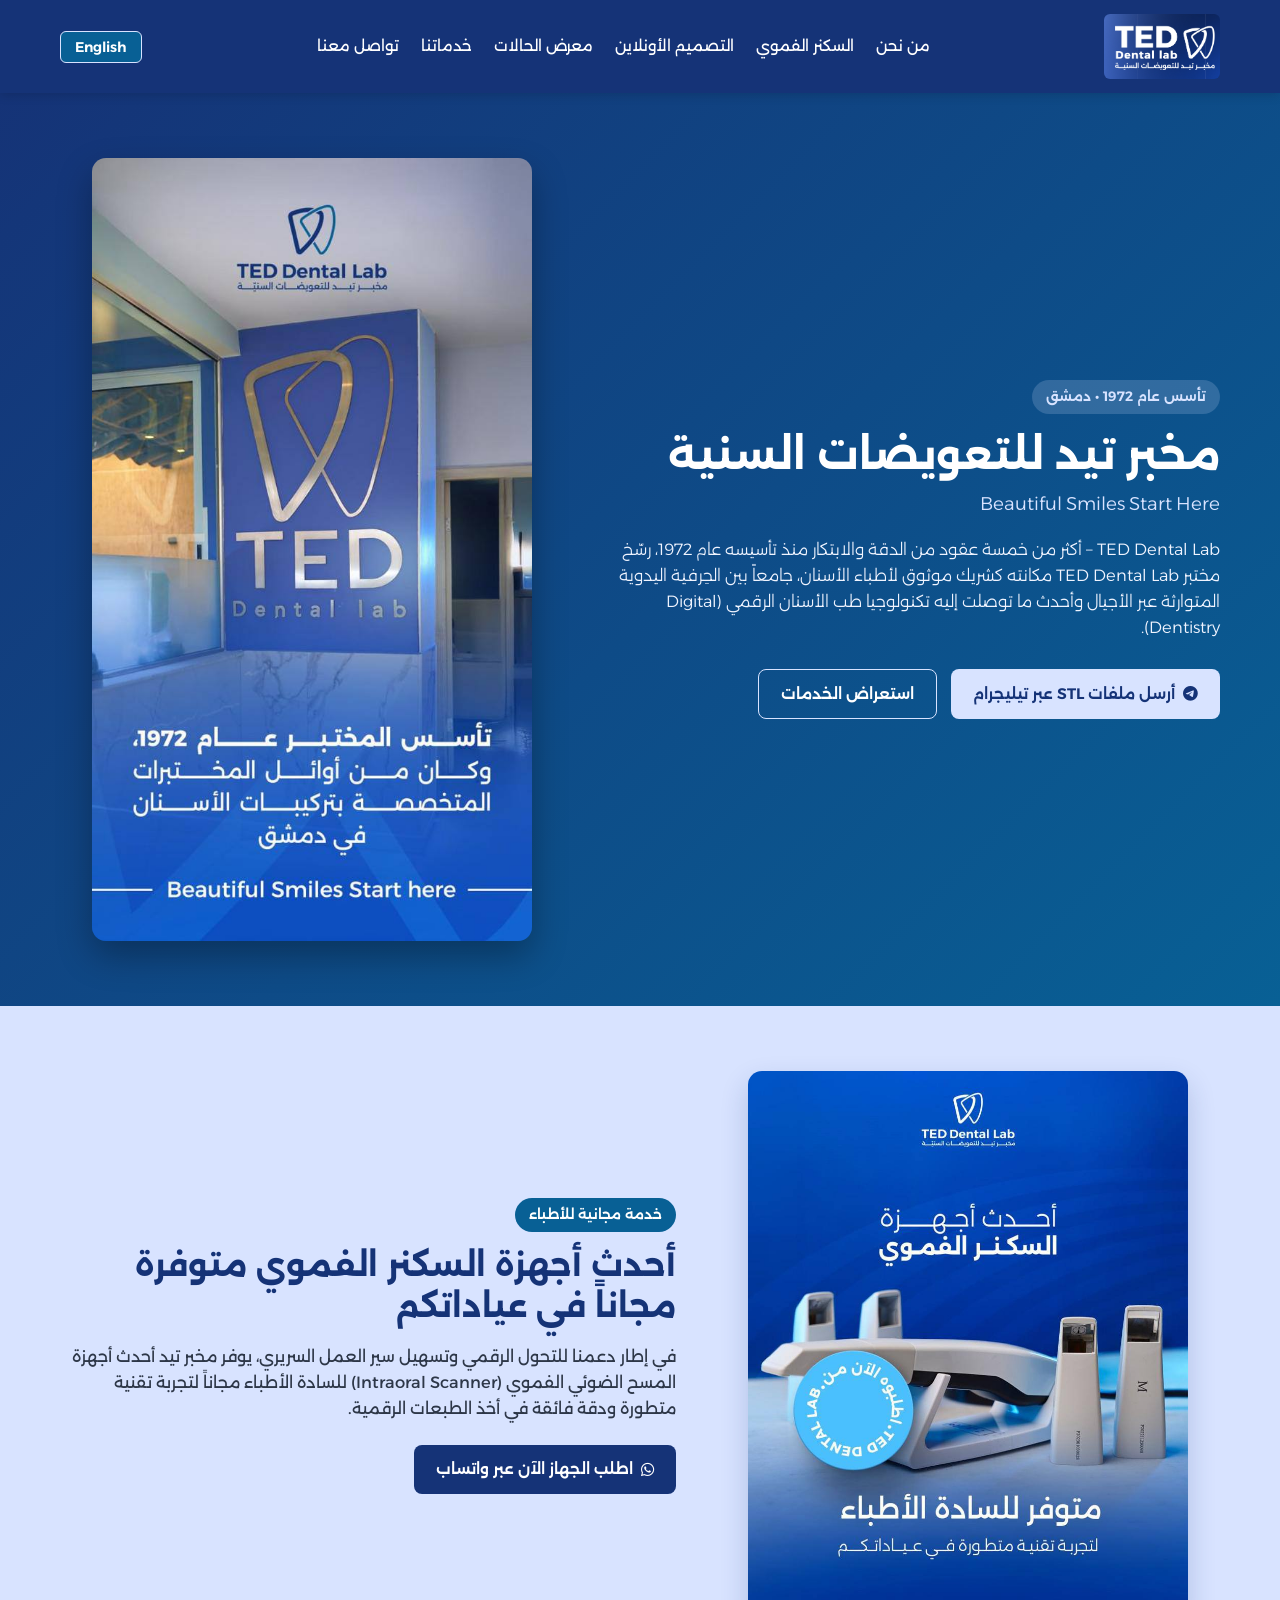
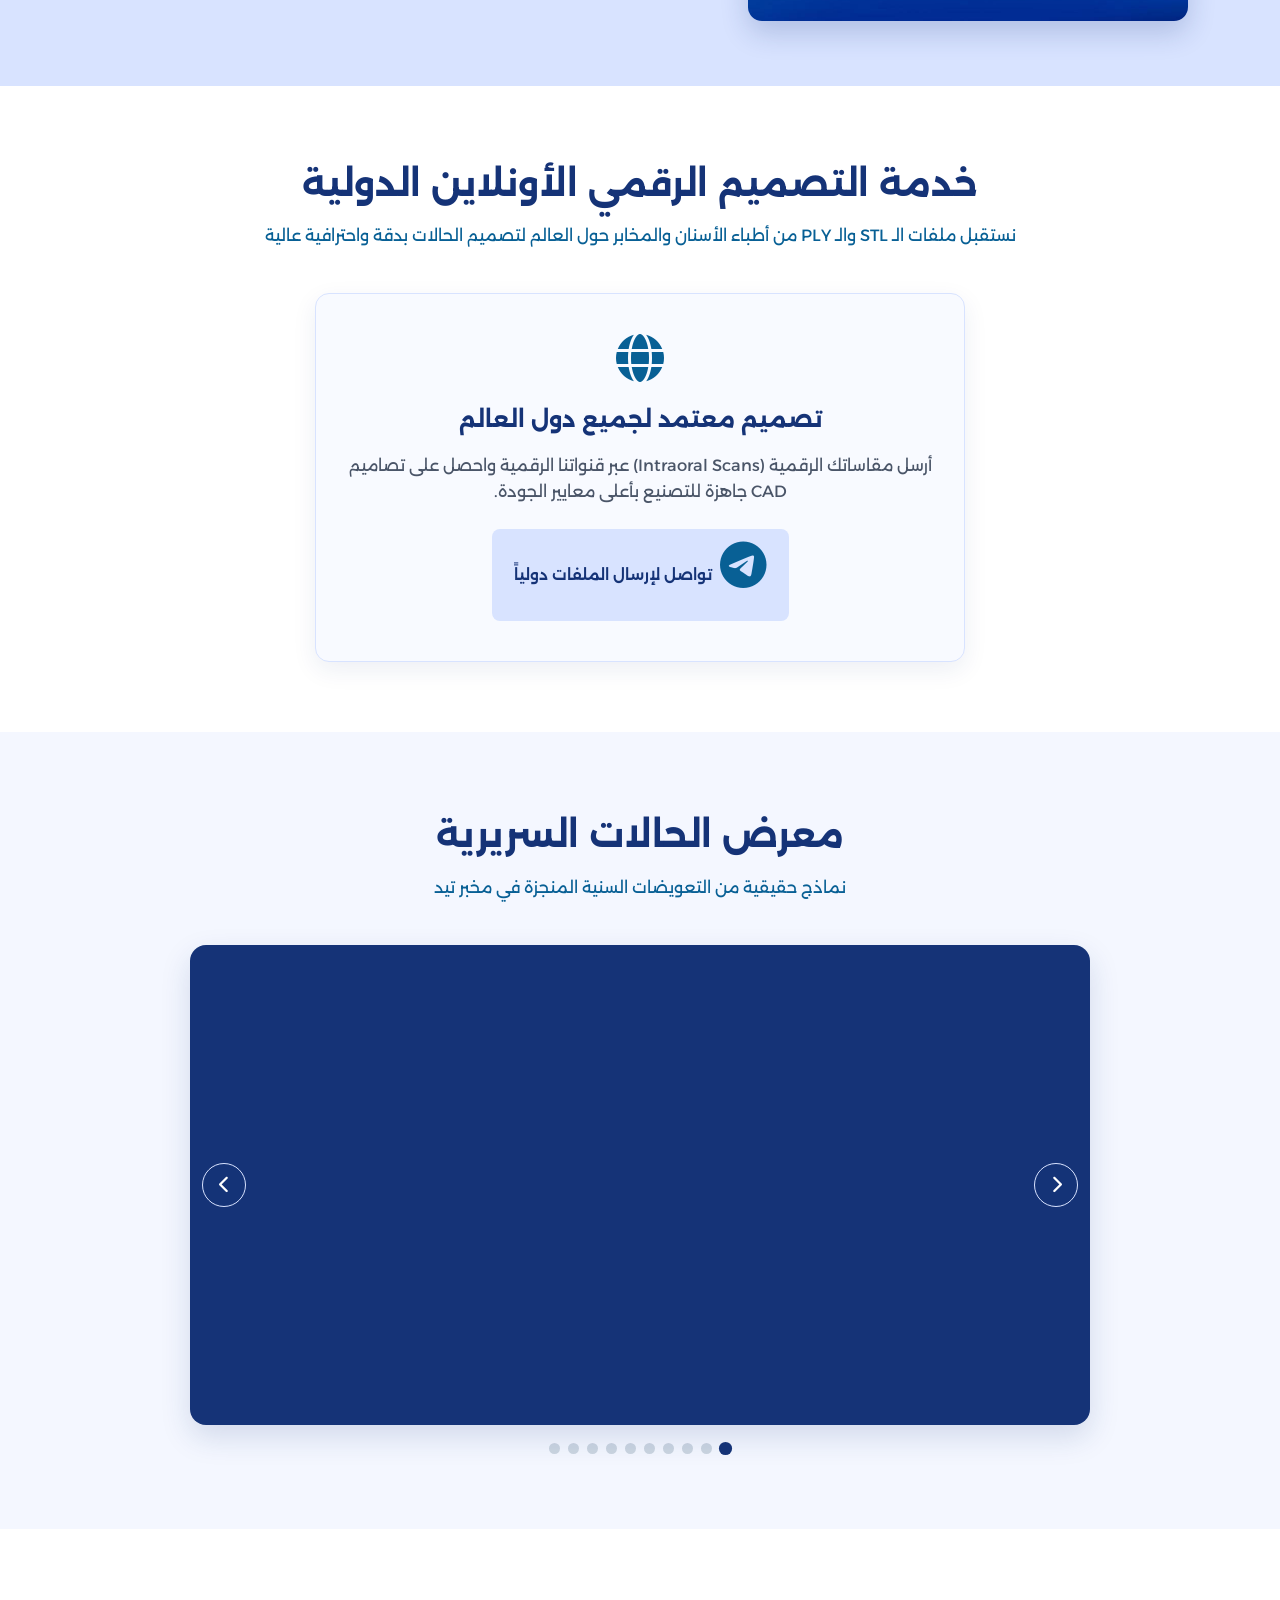
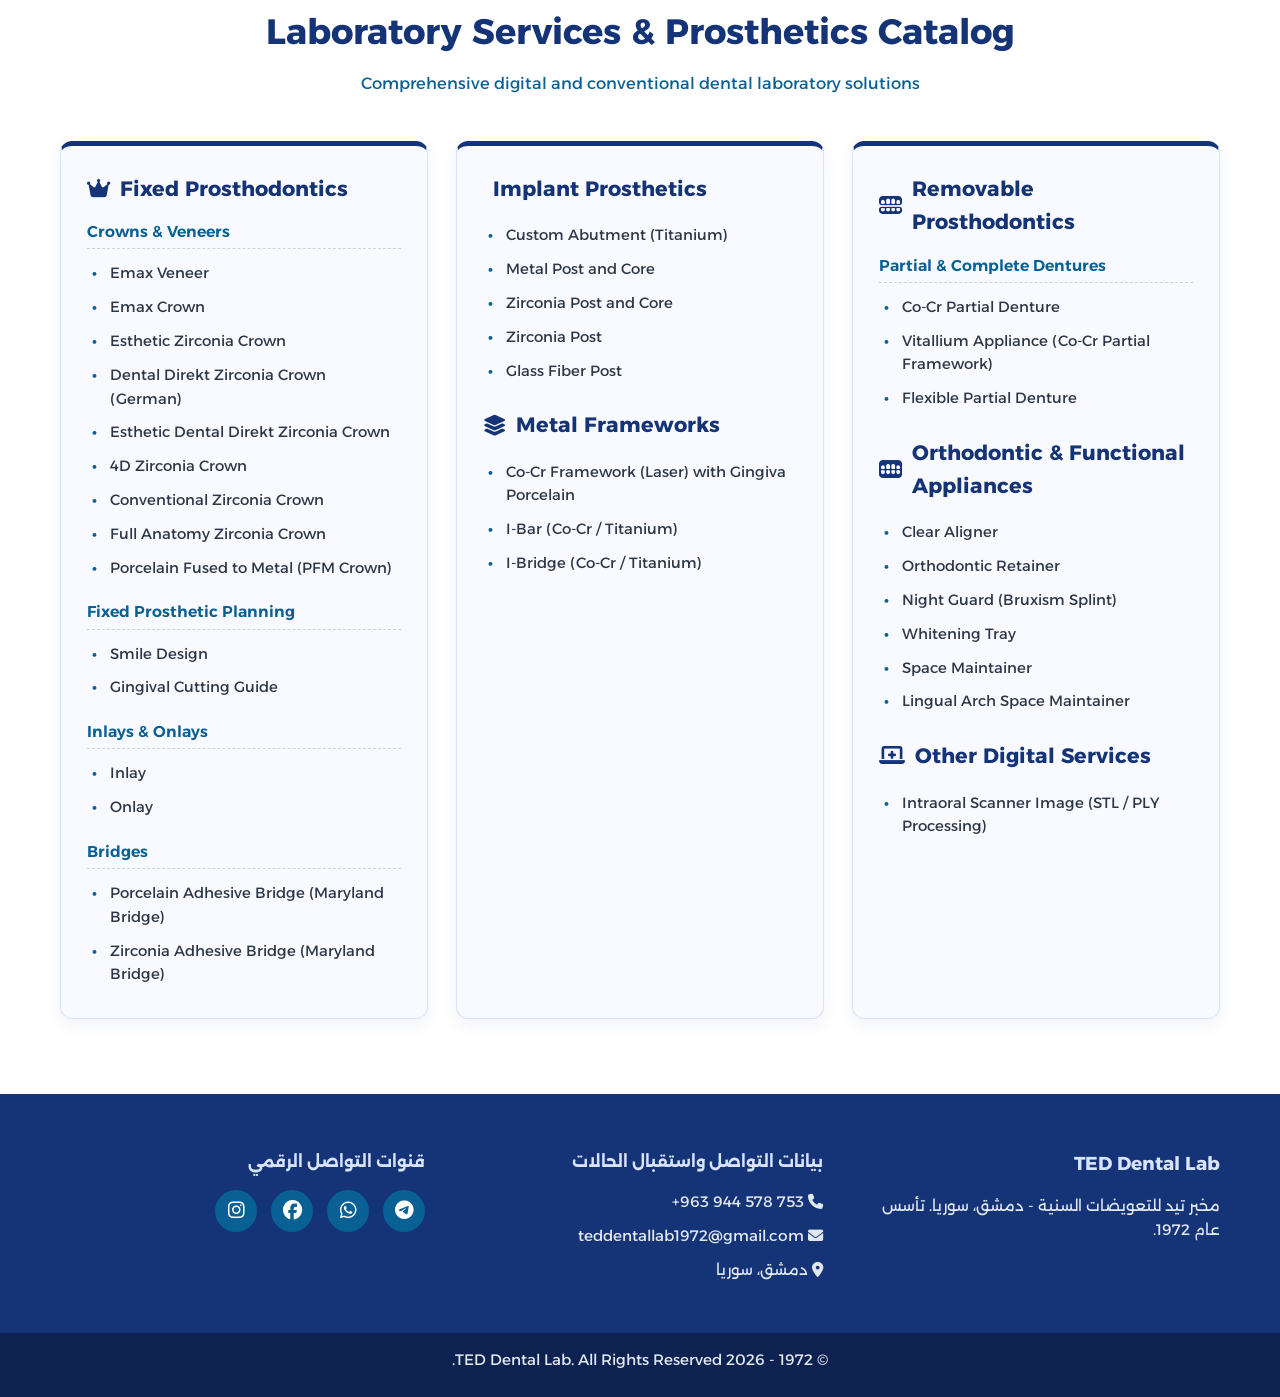
==== commit 02f97bd8: "Add files via upload" ====
--- a/index.html
+++ b/index.html
@@ -166,93 +166,92 @@
     </div>
 
     <!-- قسم الخدمات الفنية (بالإنجليزية حصرياً) -->
-        <!-- قسم الخدمات الفنية -->
-    <section id="services" class="services-section">
+    <section id="services" class="services-section" dir="ltr">
         <div class="container">
             <div class="section-header">
-                <h2 data-ar="كتالوج الخدمات المخبرية والتعويضات" data-en="Laboratory Services & Prosthetics Catalog">Laboratory Services & Prosthetics Catalog</h2>
-                <p data-ar="حلول مخبرية سنية رقمية وتقليدية متكاملة" data-en="Comprehensive digital and conventional dental laboratory solutions">Comprehensive digital and conventional dental laboratory solutions</p>
+                <h2>Laboratory Services & Prosthetics Catalog</h2>
+                <p>Comprehensive digital and conventional dental laboratory solutions</p>
             </div>
 
             <div class="services-grid">
                 <!-- 1. Fixed Prosthodontics -->
                 <div class="service-card">
-                    <h3><i class="fa-solid fa-crown"></i> <span data-ar="التعويضات الثابتة" data-en="Fixed Prosthodontics">Fixed Prosthodontics</span></h3>
+                    <h3><i class="fa-solid fa-crown"></i> Fixed Prosthodontics</h3>
                     
-                    <h4 data-ar="التيجان والقشور الوجحية" data-en="Crowns & Veneers">Crowns & Veneers</h4>
-                    <ul>
-                        <li data-ar="فينير إيماكس (Emax Veneer)" data-en="Emax Veneer">Emax Veneer</li>
-                        <li data-ar="تاج إيماكس (Emax Crown)" data-en="Emax Crown">Emax Crown</li>
-                        <li data-ar="تاج سيركونيا تجميلي (Esthetic Zirconia Crown)" data-en="Esthetic Zirconia Crown">Esthetic Zirconia Crown</li>
-                        <li data-ar="تاج سيركونيا دنتال ديريكت ألماني (Dental Direkt Zirconia Crown)" data-en="Dental Direkt Zirconia Crown (German)">Dental Direkt Zirconia Crown (German)</li>
-                        <li data-ar="تاج سيركونيا دنتال ديريكت تجميلي (Esthetic Dental Direkt Zirconia Crown)" data-en="Esthetic Dental Direkt Zirconia Crown">Esthetic Dental Direkt Zirconia Crown</li>
-                        <li data-ar="تاج سيركونيا رباعي الأبعاد 4D (4D Zirconia Crown)" data-en="4D Zirconia Crown">4D Zirconia Crown</li>
-                        <li data-ar="تاج سيركونيا تقليدي (Conventional Zirconia Crown)" data-en="Conventional Zirconia Crown">Conventional Zirconia Crown</li>
-                        <li data-ar="تاج سيركونيا تشريحي كامل (Full Anatomy Zirconia Crown)" data-en="Full Anatomy Zirconia Crown">Full Anatomy Zirconia Crown</li>
-                        <li data-ar="تاج خزف مخبوز على معدن PFM (Porcelain Fused to Metal)" data-en="Porcelain Fused to Metal (PFM Crown)">Porcelain Fused to Metal (PFM Crown)</li>
-                    </ul>
-
-                    <h4 data-ar="تخطيط التعويضات الثابتة" data-en="Fixed Prosthetic Planning">Fixed Prosthetic Planning</h4>
-                    <ul>
-                        <li data-ar="تصميم الابتسامة (Smile Design)" data-en="Smile Design">Smile Design</li>
-                        <li data-ar="دليل قطع اللثة (Gingival Cutting Guide)" data-en="Gingival Cutting Guide">Gingival Cutting Guide</li>
-                    </ul>
-
-                    <h4 data-ar="الإنلاي والأونلاي" data-en="Inlays & Onlays">Inlays & Onlays</h4>
-                    <ul>
-                        <li data-ar="إنلاي (Inlay)" data-en="Inlay">Inlay</li>
-                        <li data-ar="أونلاي (Onlay)" data-en="Onlay">Onlay</li>
-                    </ul>
-
-                    <h4 data-ar="الجسور" data-en="Bridges">Bridges</h4>
-                    <ul>
-                        <li data-ar="جسر خزفي لاصق - ميريلاند (Porcelain Adhesive Bridge)" data-en="Porcelain Adhesive Bridge (Maryland Bridge)">Porcelain Adhesive Bridge (Maryland Bridge)</li>
-                        <li data-ar="جسر سيركونيا لاصق - ميريلاند (Zirconia Adhesive Bridge)" data-en="Zirconia Adhesive Bridge (Maryland Bridge)">Zirconia Adhesive Bridge (Maryland Bridge)</li>
+                    <h4>Crowns & Veneers</h4>
+                    <ul>
+                        <li>Emax Veneer</li>
+                        <li>Emax Crown</li>
+                        <li>Esthetic Zirconia Crown</li>
+                        <li>Dental Direkt Zirconia Crown (German)</li>
+                        <li>Esthetic Dental Direkt Zirconia Crown</li>
+                        <li>4D Zirconia Crown</li>
+                        <li>Conventional Zirconia Crown</li>
+                        <li>Full Anatomy Zirconia Crown</li>
+                        <li>Porcelain Fused to Metal (PFM Crown)</li>
+                    </ul>
+
+                    <h4>Fixed Prosthetic Planning</h4>
+                    <ul>
+                        <li>Smile Design</li>
+                        <li>Gingival Cutting Guide</li>
+                    </ul>
+
+                    <h4>Inlays & Onlays</h4>
+                    <ul>
+                        <li>Inlay</li>
+                        <li>Onlay</li>
+                    </ul>
+
+                    <h4>Bridges</h4>
+                    <ul>
+                        <li>Porcelain Adhesive Bridge (Maryland Bridge)</li>
+                        <li>Zirconia Adhesive Bridge (Maryland Bridge)</li>
                     </ul>
                 </div>
 
                 <!-- 2. Implant Prosthetics & Metal Frameworks -->
                 <div class="service-card">
-                    <h3><i class="fa-solid fa-screw"></i> <span data-ar="تعويضات الزرعات السنية" data-en="Implant Prosthetics">Implant Prosthetics</span></h3>
-                    <ul>
-                        <li data-ar="دعامة مخصصة - تيتانيوم (Custom Abutment)" data-en="Custom Abutment (Titanium)">Custom Abutment (Titanium)</li>
-                        <li data-ar="وتد وبناء معدني (Metal Post and Core)" data-en="Metal Post and Core">Metal Post and Core</li>
-                        <li data-ar="وتد وبناء سيركونيا (Zirconia Post and Core)" data-en="Zirconia Post and Core">Zirconia Post and Core</li>
-                        <li data-ar="وتد سيركونيا (Zirconia Post)" data-en="Zirconia Post">Zirconia Post</li>
-                        <li data-ar="وتد ألياف زجاجية (Glass Fiber Post)" data-en="Glass Fiber Post">Glass Fiber Post</li>
-                    </ul>
-
-                    <h3><i class="fa-solid fa-layer-group"></i> <span data-ar="الهياكل المعدنية" data-en="Metal Frameworks">Metal Frameworks</span></h3>
-                    <ul>
-                        <li data-ar="هيكل كوبالت كروم بالليزر مع لثة خزفية (Co-Cr Framework)" data-en="Co-Cr Framework (Laser) with Gingiva Porcelain">Co-Cr Framework (Laser) with Gingiva Porcelain</li>
-                        <li data-ar="عصارة آي بار - كوبالت كروم / تيتانيوم (I-Bar)" data-en="I-Bar (Co-Cr / Titanium)">I-Bar (Co-Cr / Titanium)</li>
-                        <li data-ar="جسر آي بريدج - كوبالت كروم / تيتانيوم (I-Bridge)" data-en="I-Bridge (Co-Cr / Titanium)">I-Bridge (Co-Cr / Titanium)</li>
+                    <h3><i class="fa-solid fa-screw"></i> Implant Prosthetics</h3>
+                    <ul>
+                        <li>Custom Abutment (Titanium)</li>
+                        <li>Metal Post and Core</li>
+                        <li>Zirconia Post and Core</li>
+                        <li>Zirconia Post</li>
+                        <li>Glass Fiber Post</li>
+                    </ul>
+
+                    <h3><i class="fa-solid fa-layer-group"></i> Metal Frameworks</h3>
+                    <ul>
+                        <li>Co-Cr Framework (Laser) with Gingiva Porcelain</li>
+                        <li>I-Bar (Co-Cr / Titanium)</li>
+                        <li>I-Bridge (Co-Cr / Titanium)</li>
                     </ul>
                 </div>
 
                 <!-- 3. Removable, Orthodontic & Digital Services -->
                 <div class="service-card">
-                    <h3><i class="fa-solid fa-teeth-open"></i> <span data-ar="التعويضات المتحركة" data-en="Removable Prosthodontics">Removable Prosthodontics</span></h3>
-                    <h4 data-ar="الأطقم الجزئية والكاملة" data-en="Partial & Complete Dentures">Partial & Complete Dentures</h4>
-                    <ul>
-                        <li data-ar="طقم جزئي كوبالت كروم (Co-Cr Partial Denture)" data-en="Co-Cr Partial Denture">Co-Cr Partial Denture</li>
-                        <li data-ar="جهاز فيتاليوم - هيكل جزئي كوبالت كروم (Vitallium Appliance)" data-en="Vitallium Appliance (Co-Cr Partial Framework)">Vitallium Appliance (Co-Cr Partial Framework)</li>
-                        <li data-ar="طقم جزئي مرن (Flexible Partial Denture)" data-en="Flexible Partial Denture">Flexible Partial Denture</li>
-                    </ul>
-
-                    <h3><i class="fa-solid fa-teeth"></i> <span data-ar="الأجهزة التقويمية والوظيفة" data-en="Orthodontic & Functional Appliances">Orthodontic & Functional Appliances</span></h3>
-                    <ul>
-                        <li data-ar="مصفف شفاف - كلير ألاينر (Clear Aligner)" data-en="Clear Aligner">Clear Aligner</li>
-                        <li data-ar="حافظ تقويمي - ريتينر (Orthodontic Retainer)" data-en="Orthodontic Retainer">Orthodontic Retainer</li>
-                        <li data-ar="واقي ليلي - جبيرة صرير الأسنان (Night Guard)" data-en="Night Guard (Bruxism Splint)">Night Guard (Bruxism Splint)</li>
-                        <li data-ar="صينية تبييض الأسنان (Whitening Tray)" data-en="Whitening Tray">Whitening Tray</li>
-                        <li data-ar="حافظ مسافة (Space Maintainer)" data-en="Space Maintainer">Space Maintainer</li>
-                        <li data-ar="حافظ مسافة لساني (Lingual Arch Space Maintainer)" data-en="Lingual Arch Space Maintainer">Lingual Arch Space Maintainer</li>
-                    </ul>
-
-                    <h3><i class="fa-solid fa-laptop-medical"></i> <span data-ar="خدمات رقمية أخرى" data-en="Other Digital Services">Other Digital Services</span></h3>
-                    <ul>
-                        <li data-ar="معالجة صور السكنر الفموي (STL / PLY Processing)" data-en="Intraoral Scanner Image (STL / PLY Processing)">Intraoral Scanner Image (STL / PLY Processing)</li>
+                    <h3><i class="fa-solid fa-teeth-open"></i> Removable Prosthodontics</h3>
+                    <h4>Partial & Complete Dentures</h4>
+                    <ul>
+                        <li>Co-Cr Partial Denture</li>
+                        <li>Vitallium Appliance (Co-Cr Partial Framework)</li>
+                        <li>Flexible Partial Denture</li>
+                    </ul>
+
+                    <h3><i class="fa-solid fa-teeth"></i> Orthodontic & Functional Appliances</h3>
+                    <ul>
+                        <li>Clear Aligner</li>
+                        <li>Orthodontic Retainer</li>
+                        <li>Night Guard (Bruxism Splint)</li>
+                        <li>Whitening Tray</li>
+                        <li>Space Maintainer</li>
+                        <li>Lingual Arch Space Maintainer</li>
+                    </ul>
+
+                    <h3><i class="fa-solid fa-laptop-medical"></i> Other Digital Services</h3>
+                    <ul>
+                        <li>Intraoral Scanner Image (STL / PLY Processing)</li>
                     </ul>
                 </div>
             </div>
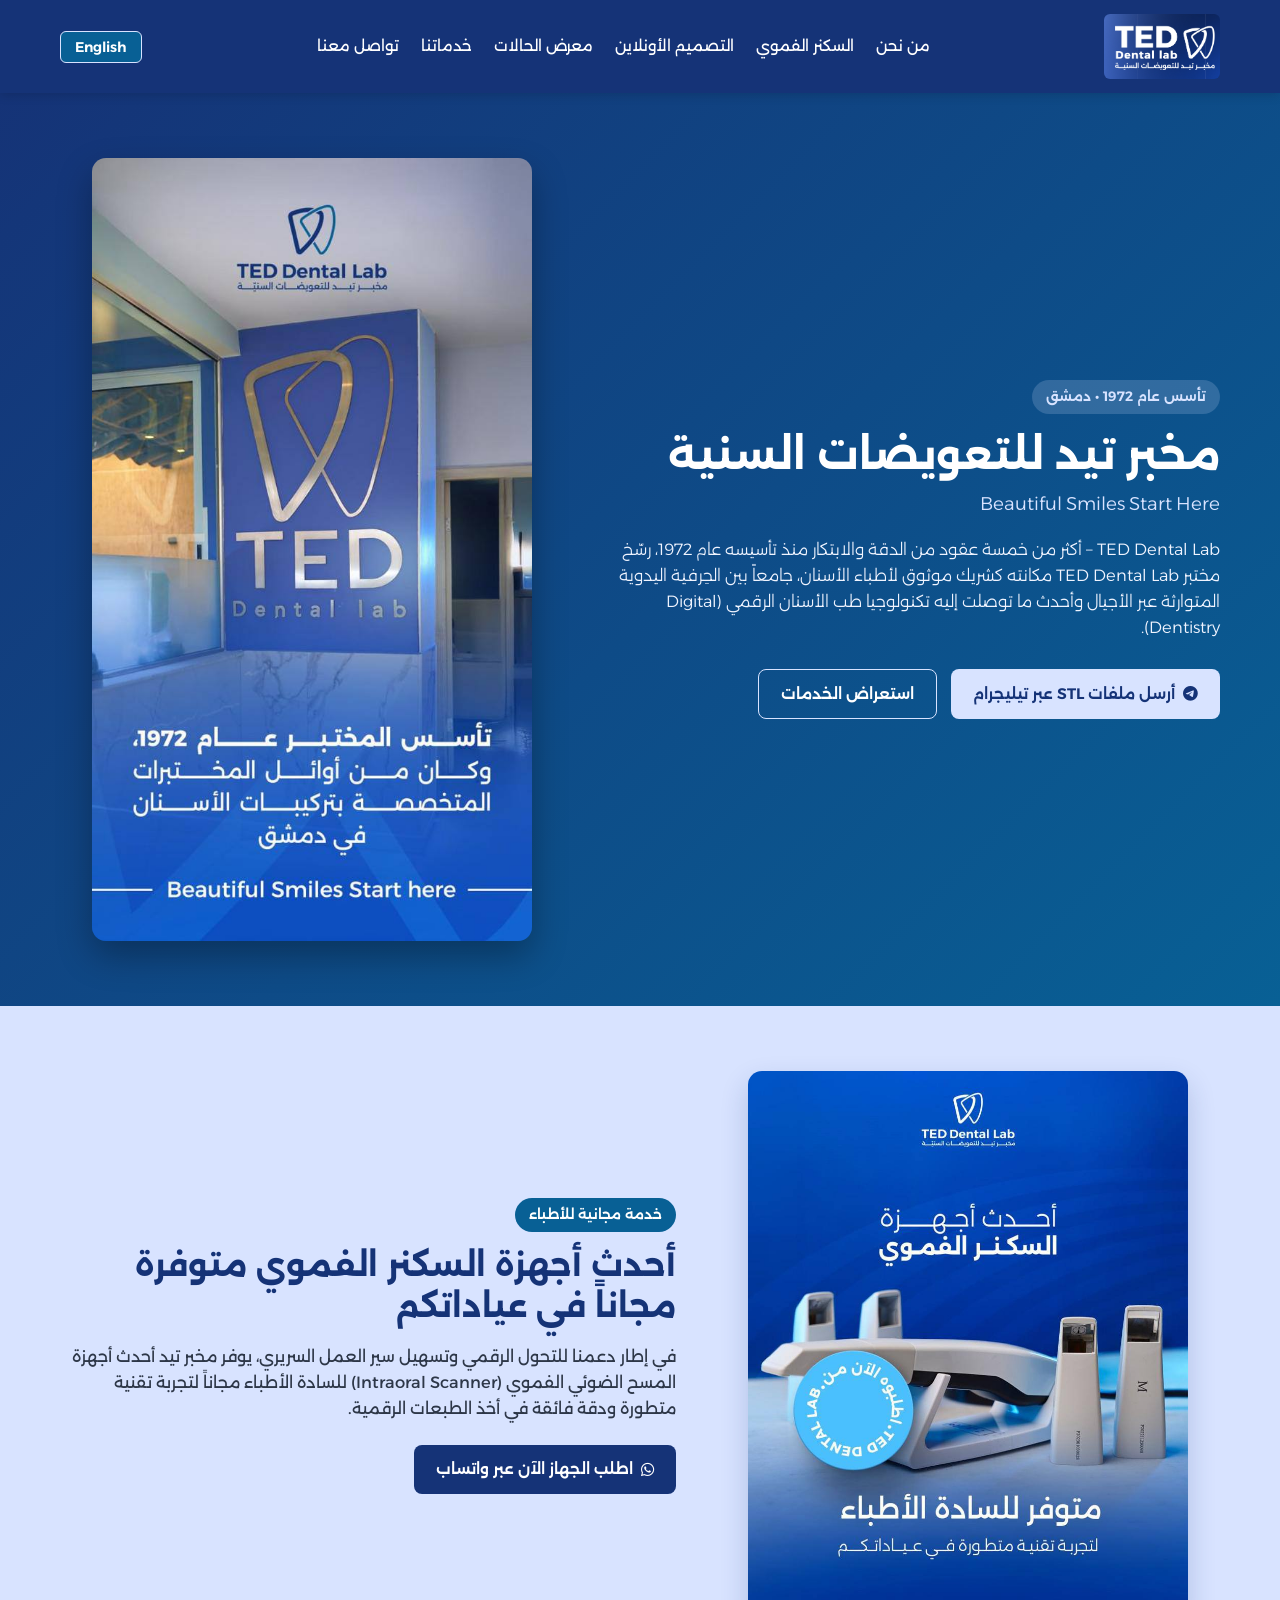
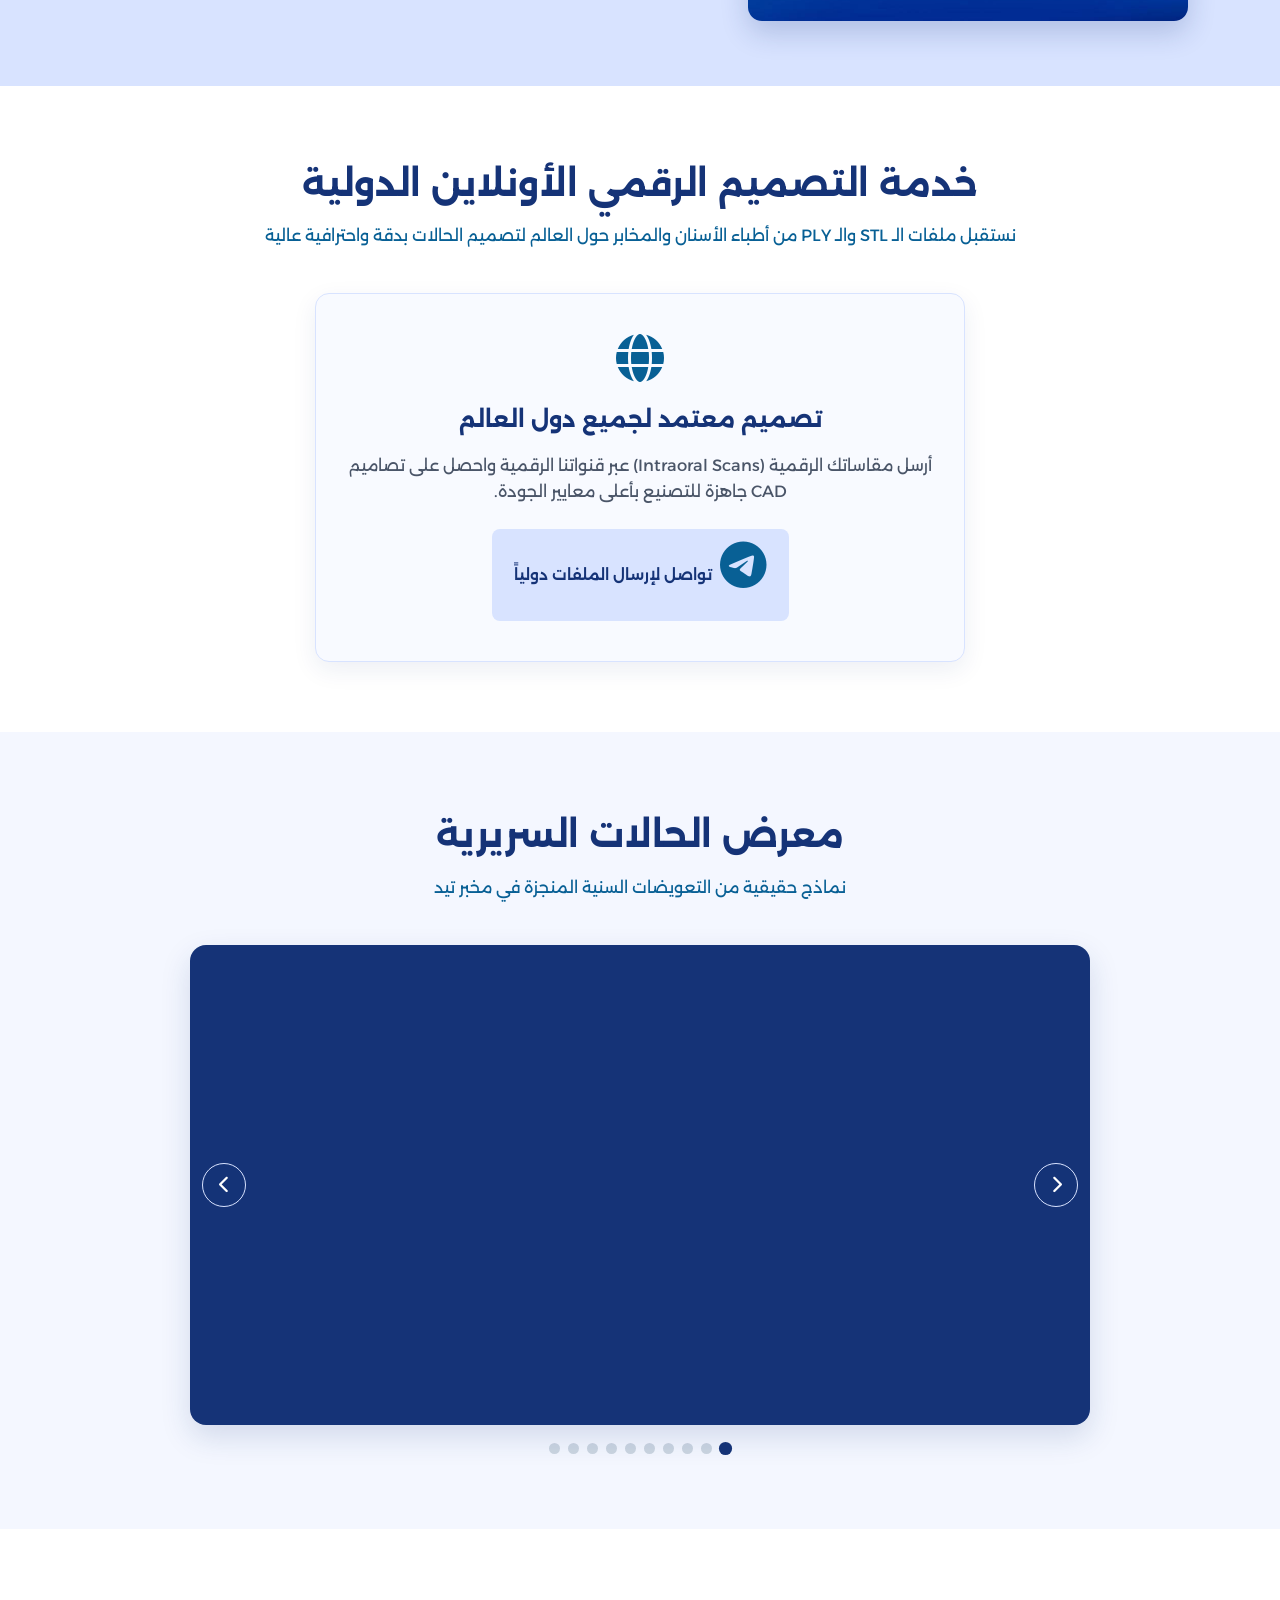
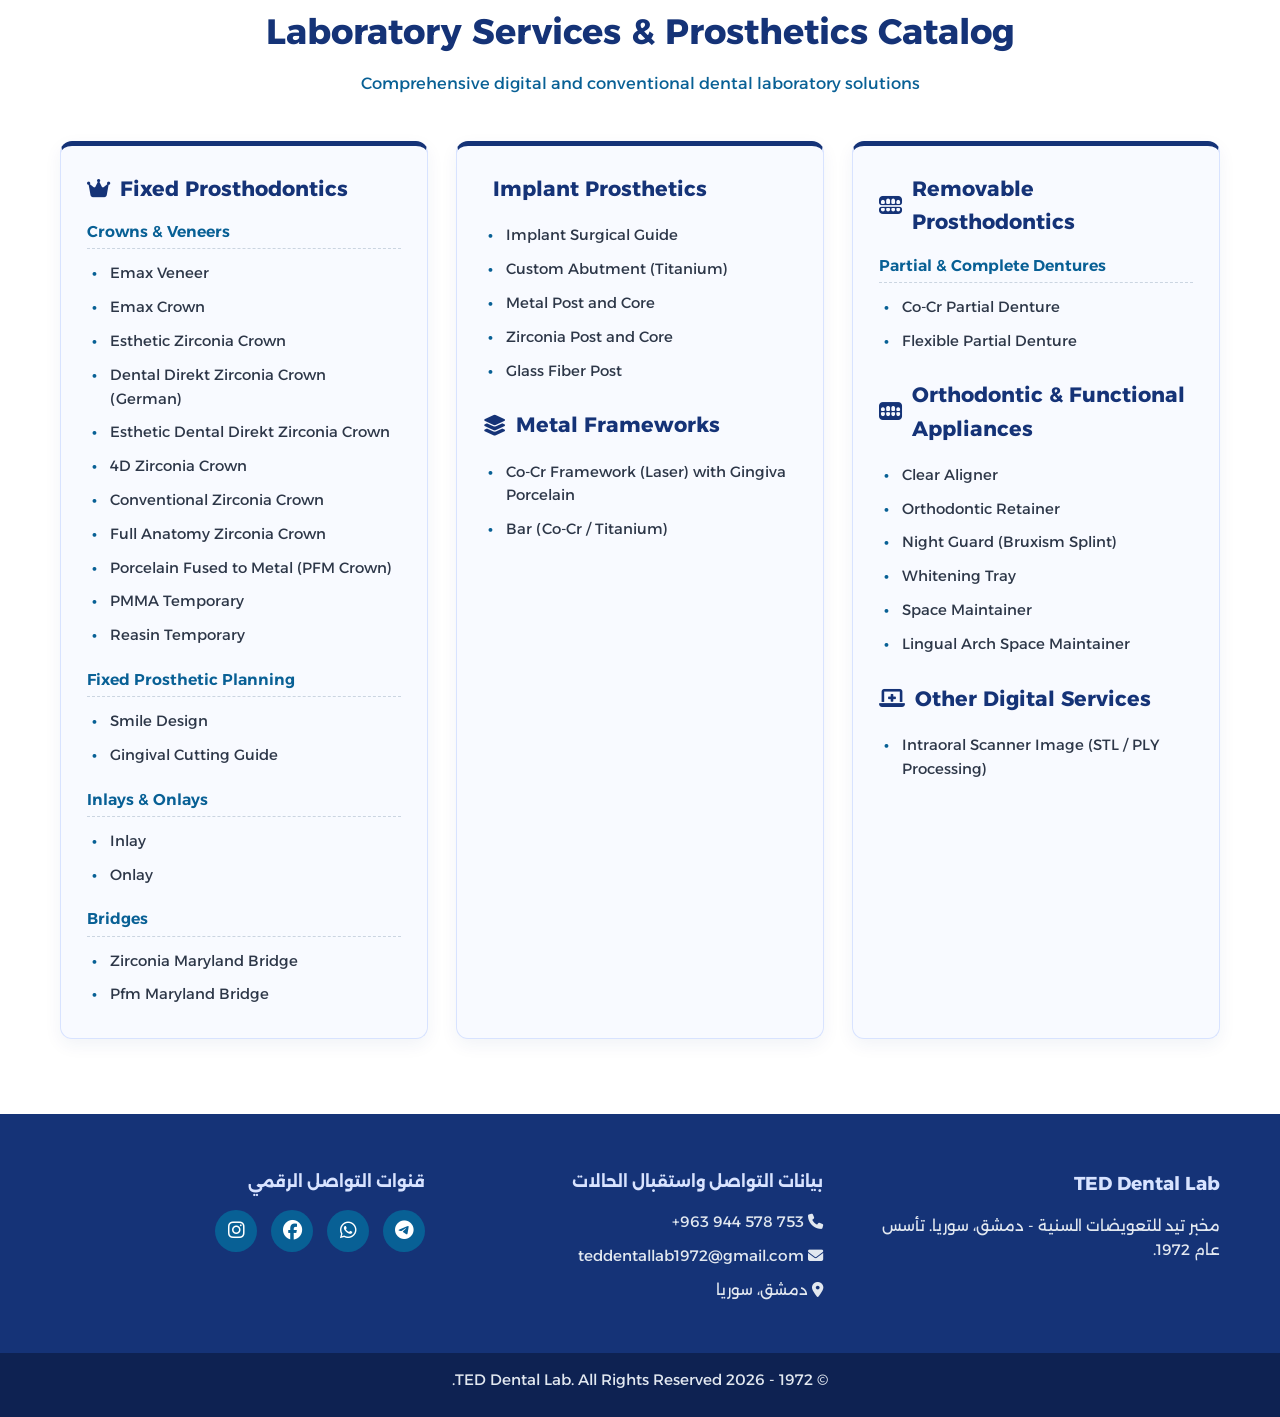
==== commit 9363fd66: "Add files via upload" ====
--- a/index.html
+++ b/index.html
@@ -189,6 +189,8 @@
                         <li>Conventional Zirconia Crown</li>
                         <li>Full Anatomy Zirconia Crown</li>
                         <li>Porcelain Fused to Metal (PFM Crown)</li>
+                        <li>PMMA Temporary</li>
+                        <li>Reasin Temporary</li>
                     </ul>
 
                     <h4>Fixed Prosthetic Planning</h4>
@@ -205,8 +207,8 @@
 
                     <h4>Bridges</h4>
                     <ul>
-                        <li>Porcelain Adhesive Bridge (Maryland Bridge)</li>
-                        <li>Zirconia Adhesive Bridge (Maryland Bridge)</li>
+                        <li>Zirconia Maryland Bridge</li>
+                        <li>Pfm Maryland Bridge</li>
                     </ul>
                 </div>
 
@@ -214,18 +216,19 @@
                 <div class="service-card">
                     <h3><i class="fa-solid fa-screw"></i> Implant Prosthetics</h3>
                     <ul>
+                        <li>Implant Surgical Guide</li>
                         <li>Custom Abutment (Titanium)</li>
                         <li>Metal Post and Core</li>
                         <li>Zirconia Post and Core</li>
-                        <li>Zirconia Post</li>
                         <li>Glass Fiber Post</li>
+                       
                     </ul>
 
                     <h3><i class="fa-solid fa-layer-group"></i> Metal Frameworks</h3>
                     <ul>
                         <li>Co-Cr Framework (Laser) with Gingiva Porcelain</li>
-                        <li>I-Bar (Co-Cr / Titanium)</li>
-                        <li>I-Bridge (Co-Cr / Titanium)</li>
+                        <li>Bar (Co-Cr / Titanium)</li>
+                     
                     </ul>
                 </div>
 
@@ -235,8 +238,8 @@
                     <h4>Partial & Complete Dentures</h4>
                     <ul>
                         <li>Co-Cr Partial Denture</li>
-                        <li>Vitallium Appliance (Co-Cr Partial Framework)</li>
                         <li>Flexible Partial Denture</li>
+                        
                     </ul>
 
                     <h3><i class="fa-solid fa-teeth"></i> Orthodontic & Functional Appliances</h3>
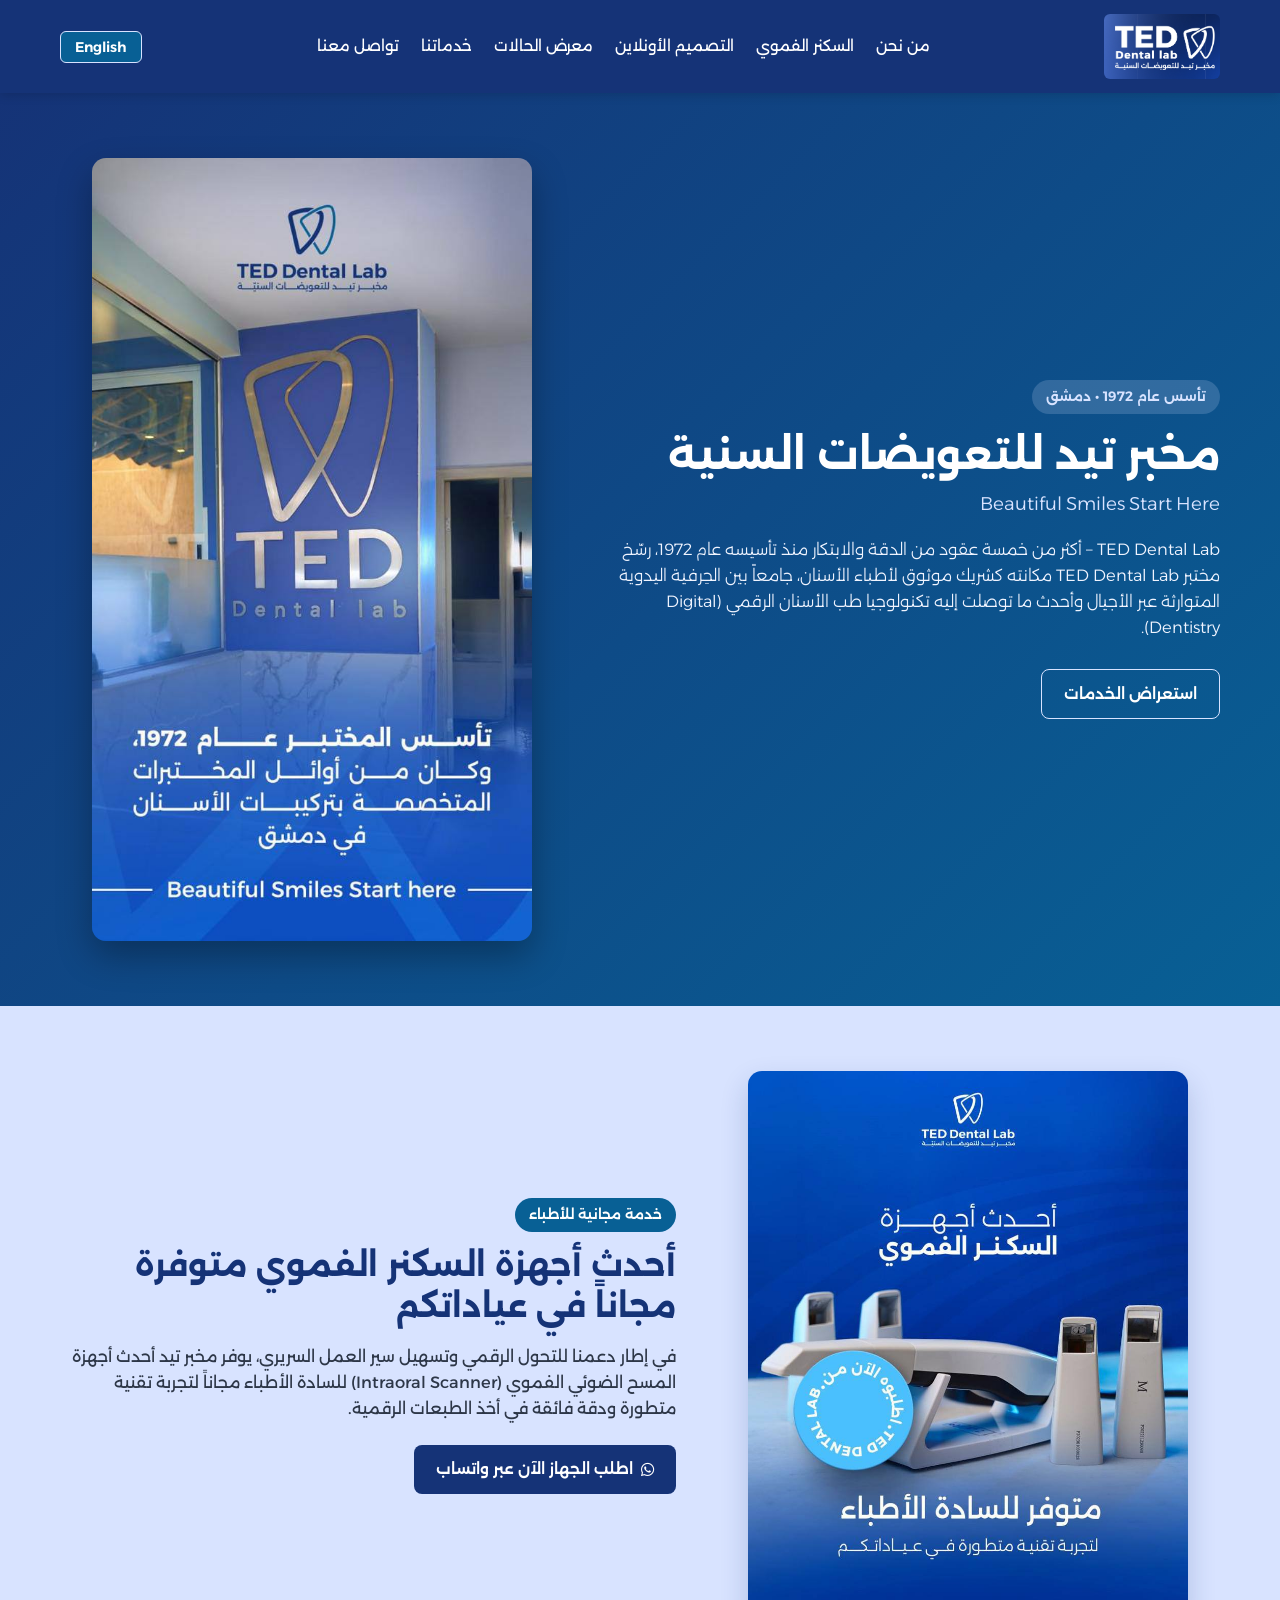
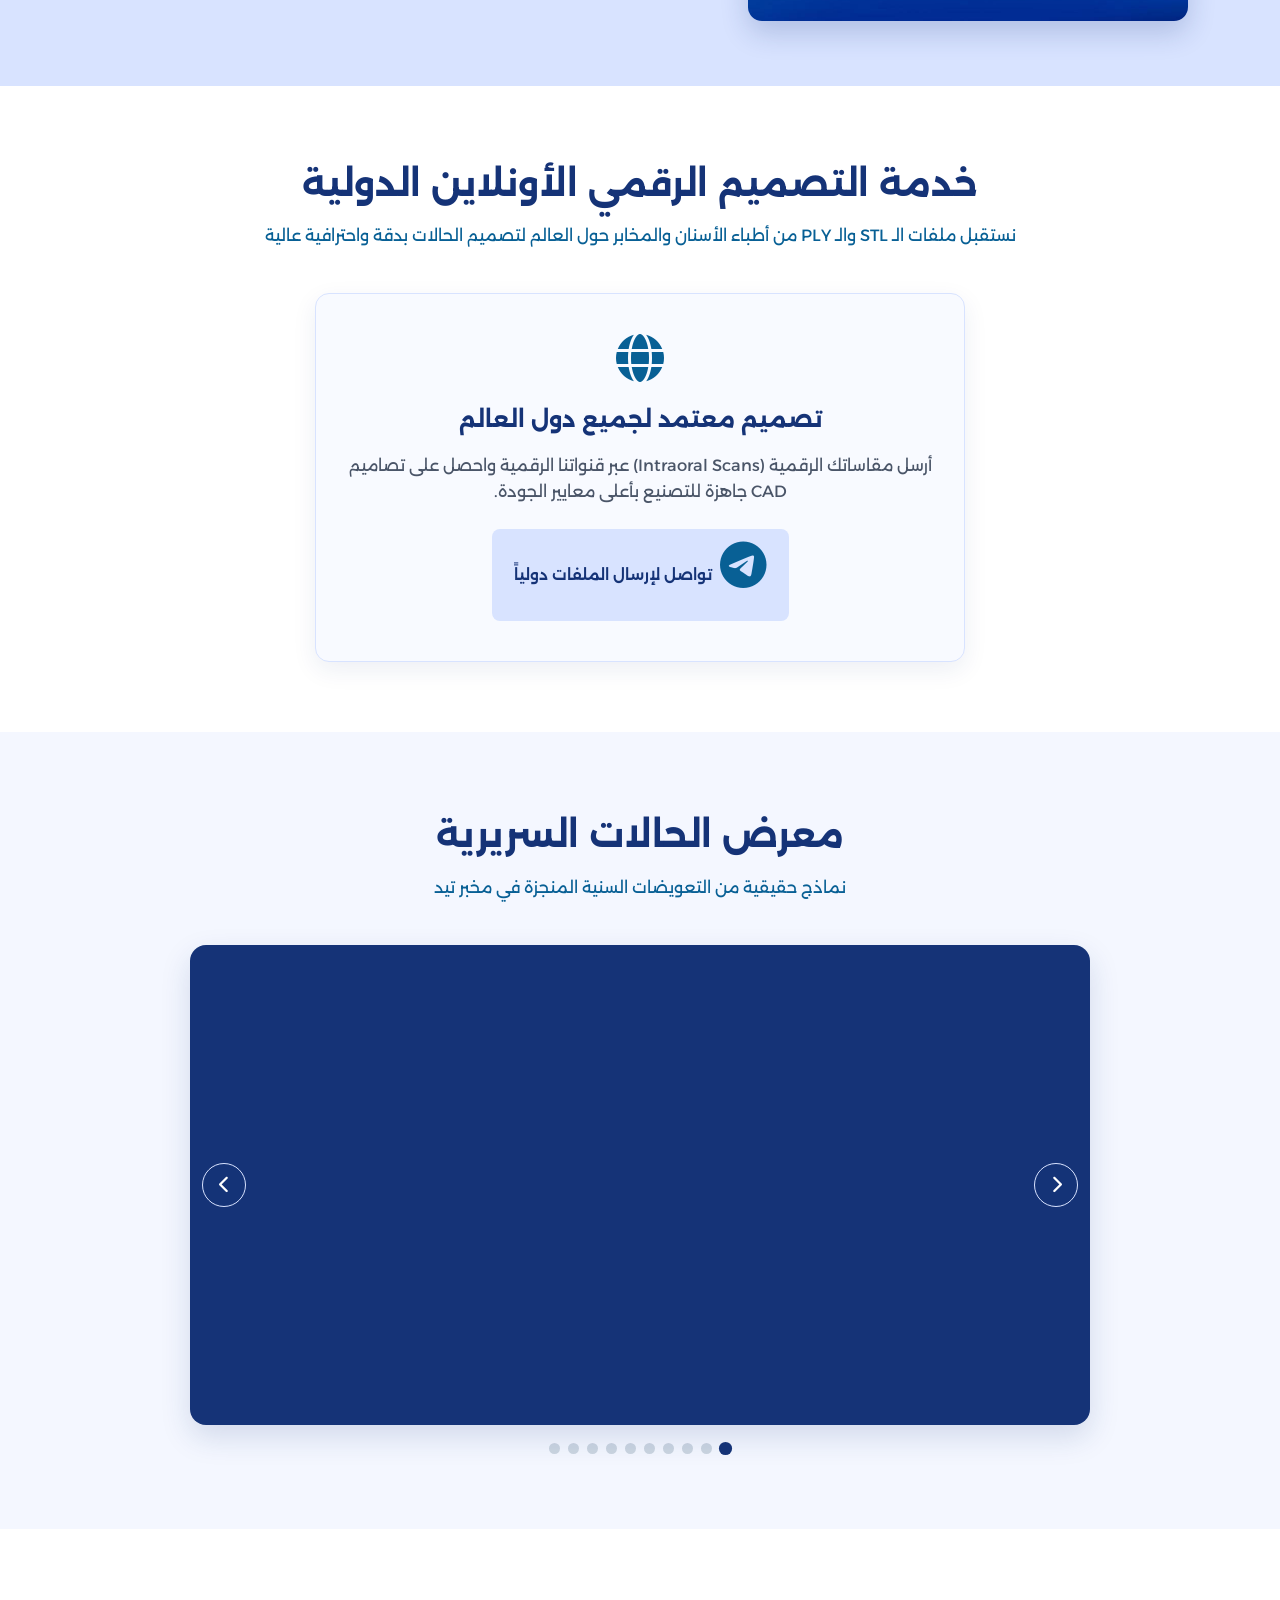
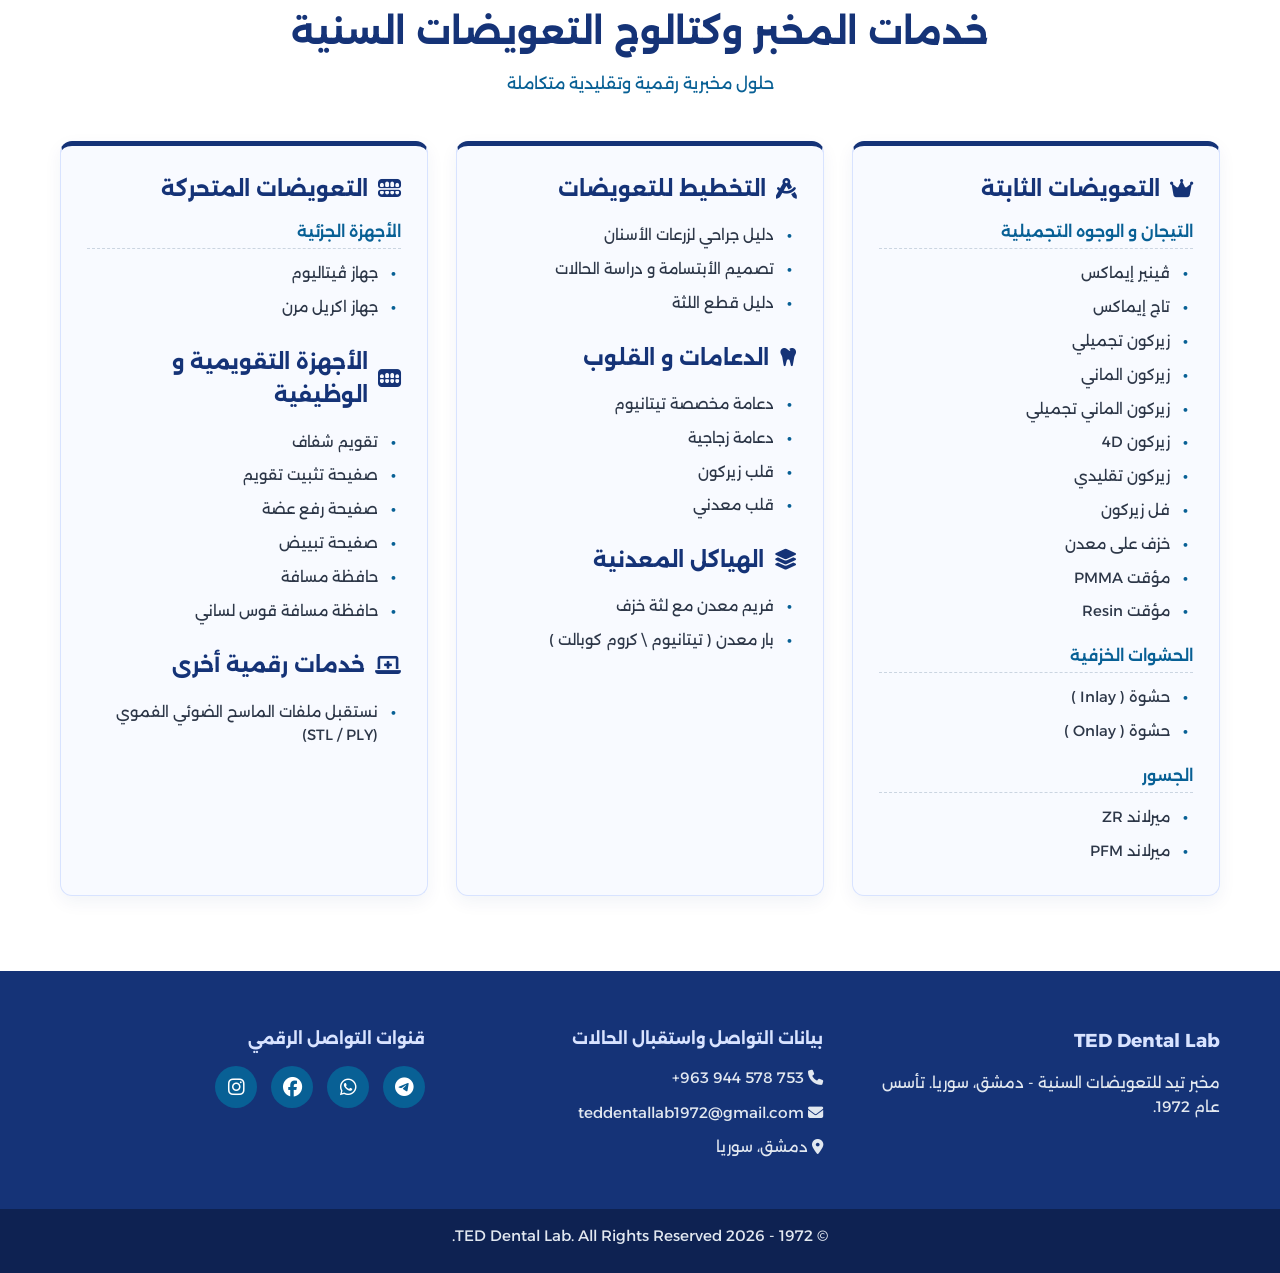
==== commit c2f2fc43: "Add files via upload" ====
--- a/index.html
+++ b/index.html
@@ -3,7 +3,12 @@
 <head>
     <meta charset="UTF-8">
     <meta name="viewport" content="width=device-width, initial-scale=1.0">
-    <title>TED Dental Lab | مخبر تيد للتعويضات السنية</title>
+    
+    <!-- الوسوم المطلوبة للميتا والعنوان -->
+    <title>TED Dental Lab - Digital Dentistry & Prosthodontic</title>
+    <meta name="description" content="مختبر TED Dental Lab في دمشق - شريكك الموثوق لأطباء الأسنان في التعويضات الثابتة، الفينير، وتكنولوجيا طب الأسنان الرقمي">
+    <meta name="keywords" content="Dental Lab, Emax Veneers, Zirconia, Digital Dentistry, معمل أسنان, مخبر أسنان في دمشق, مخبر أسنان سوريا, مخبر تعويضات سنية, مخبر أسنان رقمي, أفضل مخبر أسنان, Dental Laboratory, Digital Dental Lab, Dental Lab Damascus, Dental Lab Syria, Prosthodontic Lab, Dental Milling Center, Dental Lab Outsourcing, أطباء أسنان, عيادات أسنان, تعويضات سنية, تركيبات أسنان, زيركون, زيركون ألماني, زيركون تجميلي, ايماكس, عدسات فينير, ابتسامة هوليود, تلبيسات أسنان, تيجان وجسور, تعويضات متحركة, أطقم أسنان, تقويم شفاف, زراعة أسنان, دعامات زراعة مخصصة, تركيبات فوق الزرعات, تصميم ابتسامة رقمي, كاد كام, إرسال ملفات STL, Zirconia Crown, Esthetic Zirconia, 4D Zirconia, German Dental Direkt Zirconia, Emax Crown, PFM Crown, Maryland Bridge, Custom Abutments, Implant Prosthetics, Co-Cr Framework, Vitallium, Clear Aligners, Night Guards, CAD/CAM Dentistry, exocad DentalCAD, STL File Submission, PLY Scan Files, Smile Design, وظائف مخبر أسنان, فني أسنان, توظيف فنيي أسنان, تدريب مخبر أسنان, فرص عمل مخبر أسنان">
+
     <!-- استدعاء خط Alexandria -->
     <link rel="preconnect" href="https://fonts.googleapis.com">
     <link rel="preconnect" href="https://fonts.gstatic.com" crossorigin>
@@ -52,10 +57,6 @@
                    TED Dental Lab – أكثر من خمسة عقود من الدقة والابتكار منذ تأسيسه عام 1972، رسّخ مختبر TED Dental Lab مكانته كشريك موثوق لأطباء الأسنان، جامعاً بين الحِرفية اليدوية المتوارثة عبر الأجيال وأحدث ما توصلت إليه تكنولوجيا طب الأسنان الرقمي (Digital Dentistry).
                 </p>
                 <div class="hero-buttons">
-                    <a href="https://t.me/+963944578753" target="_blank" class="btn btn-primary">
-                        <i class="fa-brands fa-telegram"></i>
-                        <span data-ar="أرسل ملفات STL عبر تيليجرام" data-en="Send STL Files via Telegram">أرسل ملفات STL عبر تيليجرام</span>
-                    </a>
                     <a href="#services" class="btn btn-outline" data-ar="استعراض الخدمات" data-en="Explore Services">استعراض الخدمات</a>
                 </div>
             </div>
@@ -165,96 +166,114 @@
         <img class="lightbox-content" id="lightbox-img" alt="Enlarged Case">
     </div>
 
-    <!-- قسم الخدمات الفنية (بالإنجليزية حصرياً) -->
-    <section id="services" class="services-section" dir="ltr">
+    <!-- قسم الخدمات الفنية -->
+    <section id="services" class="services-section">
         <div class="container">
             <div class="section-header">
-                <h2>Laboratory Services & Prosthetics Catalog</h2>
-                <p>Comprehensive digital and conventional dental laboratory solutions</p>
+                <h2 data-ar="خدمات المخبر وكتالوج التعويضات السنية" data-en="Laboratory Services & Prosthetics Catalog" translate="no">خدمات المخبر وكتالوج التعويضات السنية</h2>
+                <p data-ar="حلول مخبرية رقمية وتقليدية متكاملة" data-en="Comprehensive digital and conventional dental laboratory solutions" translate="no">حلول مخبرية رقمية وتقليدية متكاملة</p>
             </div>
 
             <div class="services-grid">
                 <!-- 1. Fixed Prosthodontics -->
                 <div class="service-card">
-                    <h3><i class="fa-solid fa-crown"></i> Fixed Prosthodontics</h3>
+                    <h3>
+                        <i class="fa-solid fa-crown"></i> 
+                        <span data-ar="التعويضات الثابتة" data-en="Fixed Prosthodontics">التعويضات الثابتة</span>
+                    </h3>
                     
-                    <h4>Crowns & Veneers</h4>
-                    <ul>
-                        <li>Emax Veneer</li>
-                        <li>Emax Crown</li>
-                        <li>Esthetic Zirconia Crown</li>
-                        <li>Dental Direkt Zirconia Crown (German)</li>
-                        <li>Esthetic Dental Direkt Zirconia Crown</li>
-                        <li>4D Zirconia Crown</li>
-                        <li>Conventional Zirconia Crown</li>
-                        <li>Full Anatomy Zirconia Crown</li>
-                        <li>Porcelain Fused to Metal (PFM Crown)</li>
-                        <li>PMMA Temporary</li>
-                        <li>Reasin Temporary</li>
-                    </ul>
-
-                    <h4>Fixed Prosthetic Planning</h4>
-                    <ul>
-                        <li>Smile Design</li>
-                        <li>Gingival Cutting Guide</li>
-                    </ul>
-
-                    <h4>Inlays & Onlays</h4>
-                    <ul>
-                        <li>Inlay</li>
-                        <li>Onlay</li>
-                    </ul>
-
-                    <h4>Bridges</h4>
-                    <ul>
-                        <li>Zirconia Maryland Bridge</li>
-                        <li>Pfm Maryland Bridge</li>
-                    </ul>
-                </div>
-
-                <!-- 2. Implant Prosthetics & Metal Frameworks -->
+                    <h4 data-ar="التيجان و الوجوه التجميلية" data-en="Crowns & Veneers">التيجان و الوجوه التجميلية</h4>
+                    <ul>
+                        <li><span data-ar="ڤينير إيماكس" data-en="Emax Veneer">ڤينير إيماكس</span></li>
+                        <li><span data-ar="تاج إيماكس" data-en="Emax Crown">تاج إيماكس</span></li>
+                        <li><span data-ar="زيركون تجميلي" data-en="Esthetic Zirconia Crown">زيركون تجميلي</span></li>
+                        <li><span data-ar="زيركون الماني" data-en="Dental Direkt Zirconia Crown (German)">زيركون الماني</span></li>
+                        <li><span data-ar="زيركون الماني تجميلي" data-en="Esthetic Dental Direkt Zirconia Crown">زيركون الماني تجميلي</span></li>
+                        <li><span data-ar="زيركون 4D" data-en="4D Zirconia Crown">زيركون 4D</span></li>
+                        <li><span data-ar="زيركون تقليدي" data-en="Conventional Zirconia Crown">زيركون تقليدي</span></li>
+                        <li><span data-ar="فل زيركون" data-en="Full Anatomy Zirconia Crown">فل زيركون</span></li>
+                        <li><span data-ar="خزف على معدن" data-en="Porcelain Fused to Metal (PFM Crown)">خزف على معدن</span></li>
+                        <li><span data-ar="مؤقت PMMA" data-en="Pmma Temporary">مؤقت PMMA</span></li>
+                        <li><span data-ar="مؤقت Resin" data-en="Resin Temporary">مؤقت Resin</span></li>
+                    </ul>
+
+                    <h4 data-ar="الحشوات الخزفية" data-en="Inlays & Onlays">الحشوات الخزفية</h4>
+                    <ul>
+                        <li><span data-ar="حشوة ( Inlay )" data-en="Inlay">حشوة ( Inlay )</span></li>
+                        <li><span data-ar="حشوة ( Onlay )" data-en="Onlay">حشوة ( Onlay )</span></li>
+                    </ul>
+
+                    <h4 data-ar="الجسور" data-en="Bridges">الجسور</h4>
+                    <ul>
+                        <li><span data-ar="ميرلاند ZR" data-en="Zirconia Maryland Bridge">ميرلاند ZR</span></li>
+                        <li><span data-ar="ميرلاند PFM" data-en="Pfm Maryland Bridge">ميرلاند PFM</span></li>
+                    </ul>
+                </div>
+
+                <!-- 2. Implant Prosthetics, Planning & Metal Frameworks -->
                 <div class="service-card">
-                    <h3><i class="fa-solid fa-screw"></i> Implant Prosthetics</h3>
-                    <ul>
-                        <li>Implant Surgical Guide</li>
-                        <li>Custom Abutment (Titanium)</li>
-                        <li>Metal Post and Core</li>
-                        <li>Zirconia Post and Core</li>
-                        <li>Glass Fiber Post</li>
-                       
-                    </ul>
-
-                    <h3><i class="fa-solid fa-layer-group"></i> Metal Frameworks</h3>
-                    <ul>
-                        <li>Co-Cr Framework (Laser) with Gingiva Porcelain</li>
-                        <li>Bar (Co-Cr / Titanium)</li>
-                     
+                    <h3>
+                        <i class="fa-solid fa-compass-drafting"></i> 
+                        <span data-ar="التخطيط للتعويضات" data-en="Fixed Prosthetic Planning">التخطيط للتعويضات</span>
+                    </h3>
+                    <ul>
+                        <li><span data-ar="دليل جراحي لزرعات الأسنان" data-en="Implant Surgical Guide">دليل جراحي لزرعات الأسنان</span></li>
+                        <li><span data-ar="تصميم الأبتسامة و دراسة الحالات" data-en="Smile Design">تصميم الأبتسامة و دراسة الحالات</span></li>
+                        <li><span data-ar="دليل قطع اللثة" data-en="Gingival Cutting Guide">دليل قطع اللثة</span></li>
+                    </ul>
+
+                    <h3>
+                        <i class="fa-solid fa-tooth"></i> 
+                        <span data-ar="الدعامات و القلوب" data-en="Implant Prosthetics">الدعامات و القلوب</span>
+                    </h3>
+                    <ul>
+                        <li><span data-ar="دعامة مخصصة تيتانيوم" data-en="Custom Abutment (Titanium)">دعامة مخصصة تيتانيوم</span></li>
+                        <li><span data-ar="دعامة زجاجية" data-en="Glass Fiber Post">دعامة زجاجية</span></li>
+                        <li><span data-ar="قلب زيركون" data-en="Zirconia Post and Core">قلب زيركون</span></li>
+                        <li><span data-ar="قلب معدني" data-en="Metal Post and Core">قلب معدني</span></li>
+                    </ul>
+
+                    <h3>
+                        <i class="fa-solid fa-layer-group"></i> 
+                        <span data-ar="الهياكل المعدنية" data-en="Metal Frameworks">الهياكل المعدنية</span>
+                    </h3>
+                    <ul>
+                        <li><span data-ar="فريم معدن مع لثة خزف" data-en="Co-Cr Framework (Laser) with Gingiva Porcelain">فريم معدن مع لثة خزف</span></li>
+                        <li><span data-ar="بار معدن ( تيتانيوم \ كروم كوبالت )" data-en="Bar (Co-Cr / Titanium)">بار معدن ( تيتانيوم \ كروم كوبالت )</span></li>
                     </ul>
                 </div>
 
                 <!-- 3. Removable, Orthodontic & Digital Services -->
                 <div class="service-card">
-                    <h3><i class="fa-solid fa-teeth-open"></i> Removable Prosthodontics</h3>
-                    <h4>Partial & Complete Dentures</h4>
-                    <ul>
-                        <li>Co-Cr Partial Denture</li>
-                        <li>Flexible Partial Denture</li>
-                        
-                    </ul>
-
-                    <h3><i class="fa-solid fa-teeth"></i> Orthodontic & Functional Appliances</h3>
-                    <ul>
-                        <li>Clear Aligner</li>
-                        <li>Orthodontic Retainer</li>
-                        <li>Night Guard (Bruxism Splint)</li>
-                        <li>Whitening Tray</li>
-                        <li>Space Maintainer</li>
-                        <li>Lingual Arch Space Maintainer</li>
-                    </ul>
-
-                    <h3><i class="fa-solid fa-laptop-medical"></i> Other Digital Services</h3>
-                    <ul>
-                        <li>Intraoral Scanner Image (STL / PLY Processing)</li>
+                    <h3>
+                        <i class="fa-solid fa-teeth-open"></i> 
+                        <span data-ar="التعويضات المتحركة" data-en="Removable Prosthodontics">التعويضات المتحركة</span>
+                    </h3>
+                    <h4 data-ar="الأجهزة الجزئية" data-en="Partial Dentures">الأجهزة الجزئية</h4>
+                    <ul>
+                        <li><span data-ar="جهاز ڤيتاليوم" data-en="Co-Cr Partial Denture">جهاز ڤيتاليوم</span></li>
+                        <li><span data-ar="جهاز اكريل مرن" data-en="Flexible Partial Denture">جهاز اكريل مرن</span></li>
+                    </ul>
+
+                    <h3>
+                        <i class="fa-solid fa-teeth"></i> 
+                        <span data-ar="الأجهزة التقويمية و الوظيفية" data-en="Orthodontic & Functional Appliances">الأجهزة التقويمية و الوظيفية</span>
+                    </h3>
+                    <ul>
+                        <li><span data-ar="تقويم شفاف" data-en="Clear Aligner">تقويم شفاف</span></li>
+                        <li><span data-ar="صفيحة تثبيت تقويم" data-en="Orthodontic Retainer">صفيحة تثبيت تقويم</span></li>
+                        <li><span data-ar="صفيحة رفع عضة" data-en="Night Guard (Bruxism Splint)">صفيحة رفع عضة</span></li>
+                        <li><span data-ar="صفيحة تبييض" data-en="Whitening Tray">صفيحة تبييض</span></li>
+                        <li><span data-ar="حافظة مسافة" data-en="Space Maintainer">حافظة مسافة</span></li>
+                        <li><span data-ar="حافظة مسافة قوس لساني" data-en="Lingual Arch Space Maintainer">حافظة مسافة قوس لساني</span></li>
+                    </ul>
+
+                    <h3>
+                        <i class="fa-solid fa-laptop-medical"></i> 
+                        <span data-ar="خدمات رقمية أخرى" data-en="Other Digital Services">خدمات رقمية أخرى</span>
+                    </h3>
+                    <ul>
+                        <li><span data-ar="نستقبل ملفات الماسح الضوئي الفموي (STL / PLY)" data-en="Intraoral Scanner Image (STL / PLY Processing)">نستقبل ملفات الماسح الضوئي الفموي (STL / PLY)</span></li>
                     </ul>
                 </div>
             </div>
--- a/style.css
+++ b/style.css
@@ -458,11 +458,11 @@
     cursor: pointer;
 }
 
-/* Services Section (Strictly English LTR) */
+/* Services Section (Adaptive RTL/LTR) */
 .services-section {
     padding: 75px 0;
     background-color: var(--white);
-    text-align: left;
+    /* تم إزالة text-align: left الثابتة لتعتمد على اتجاه الصفحة العام RTL أو LTR */
 }
 
 .services-grid {
@@ -505,7 +505,8 @@
 
 .service-card ul {
     list-style: none;
-    padding-left: 5px;
+    /* استخدام الحشو المتوافق مع الاتجاه تلقائياً */
+    padding-inline-start: 5px;
 }
 
 .service-card ul li {
@@ -513,7 +514,8 @@
     font-size: 0.93rem;
     color: #2d3748;
     position: relative;
-    padding-left: 18px;
+    /* ضبط المسافة للنص حسب اتجاه اللغة */
+    padding-inline-start: 18px;
 }
 
 .service-card ul li::before {
@@ -521,7 +523,8 @@
     color: var(--medium-blue);
     font-weight: bold;
     position: absolute;
-    left: 0;
+    /* جعل النقطة تظهر على اليمين في العربية وعلى اليسار في الإنجليزية تلقائياً */
+    inset-inline-start: 0;
 }
 
 /* Footer */
